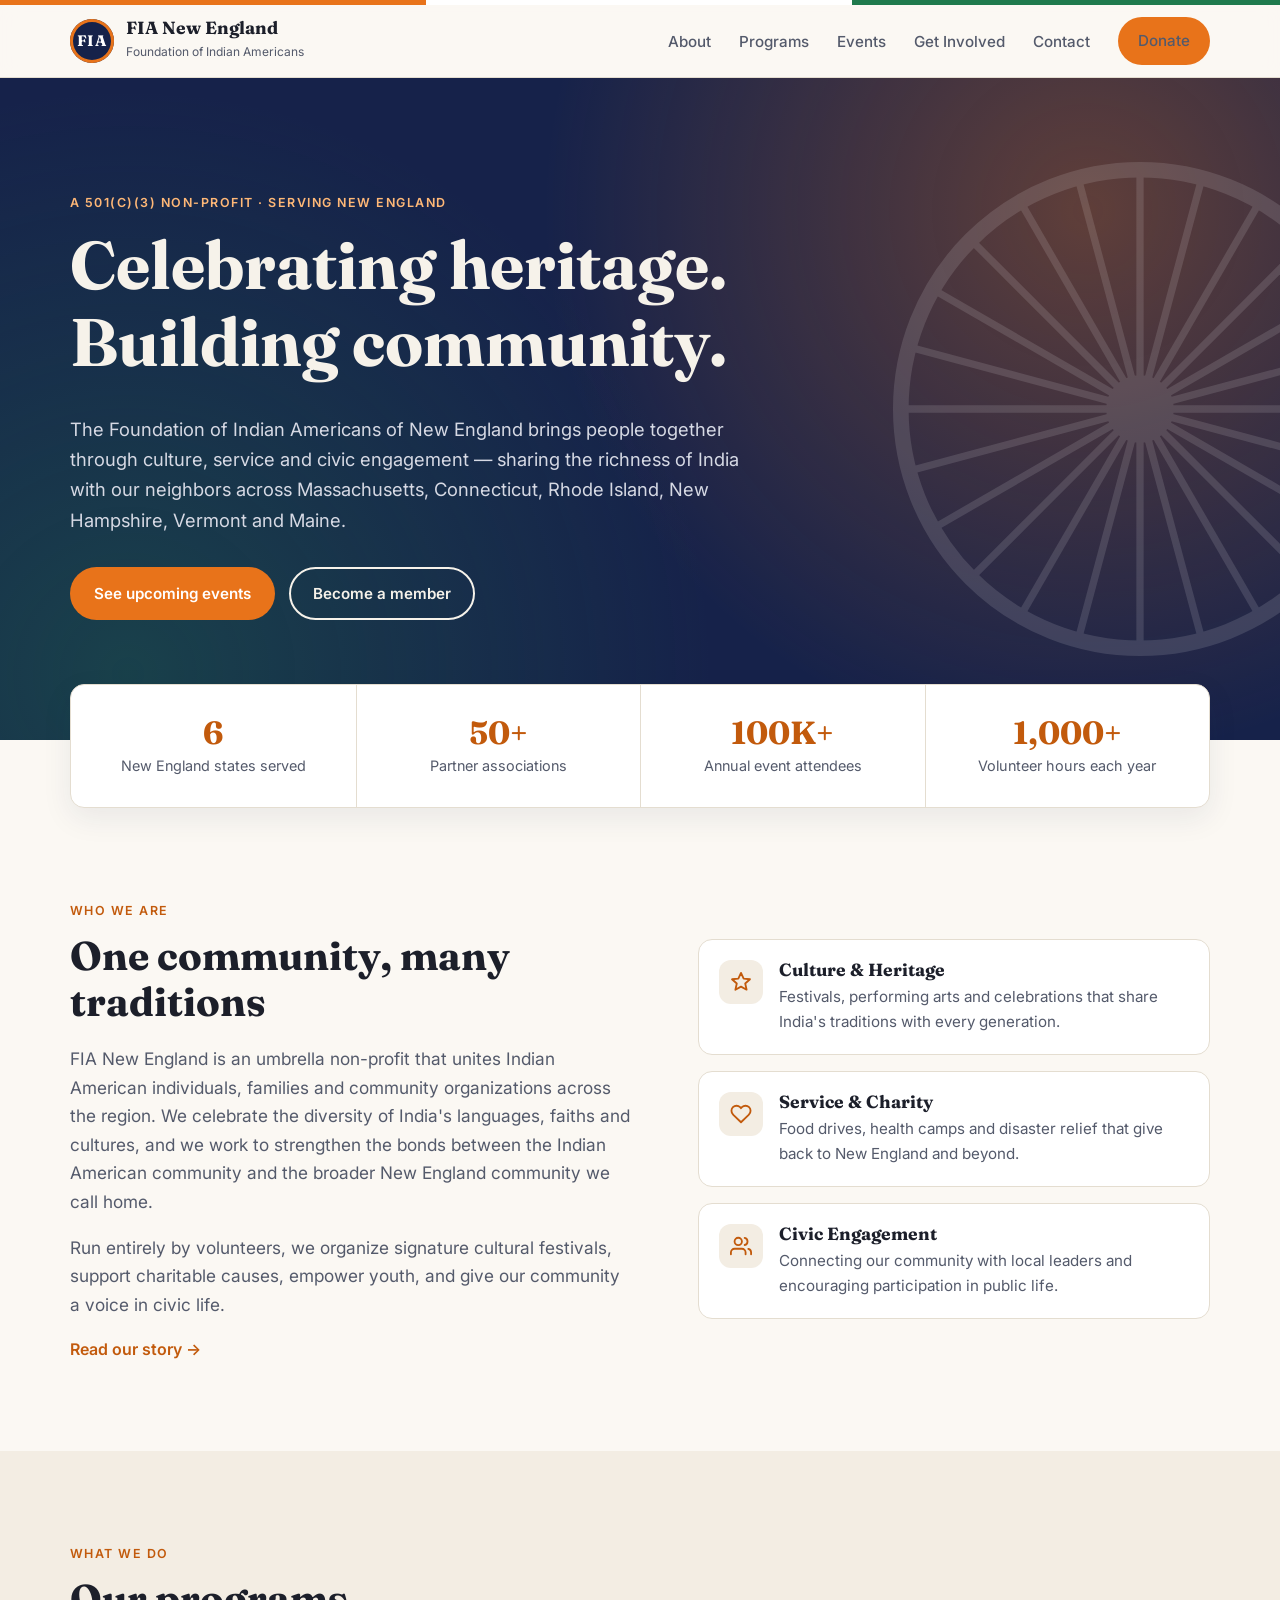
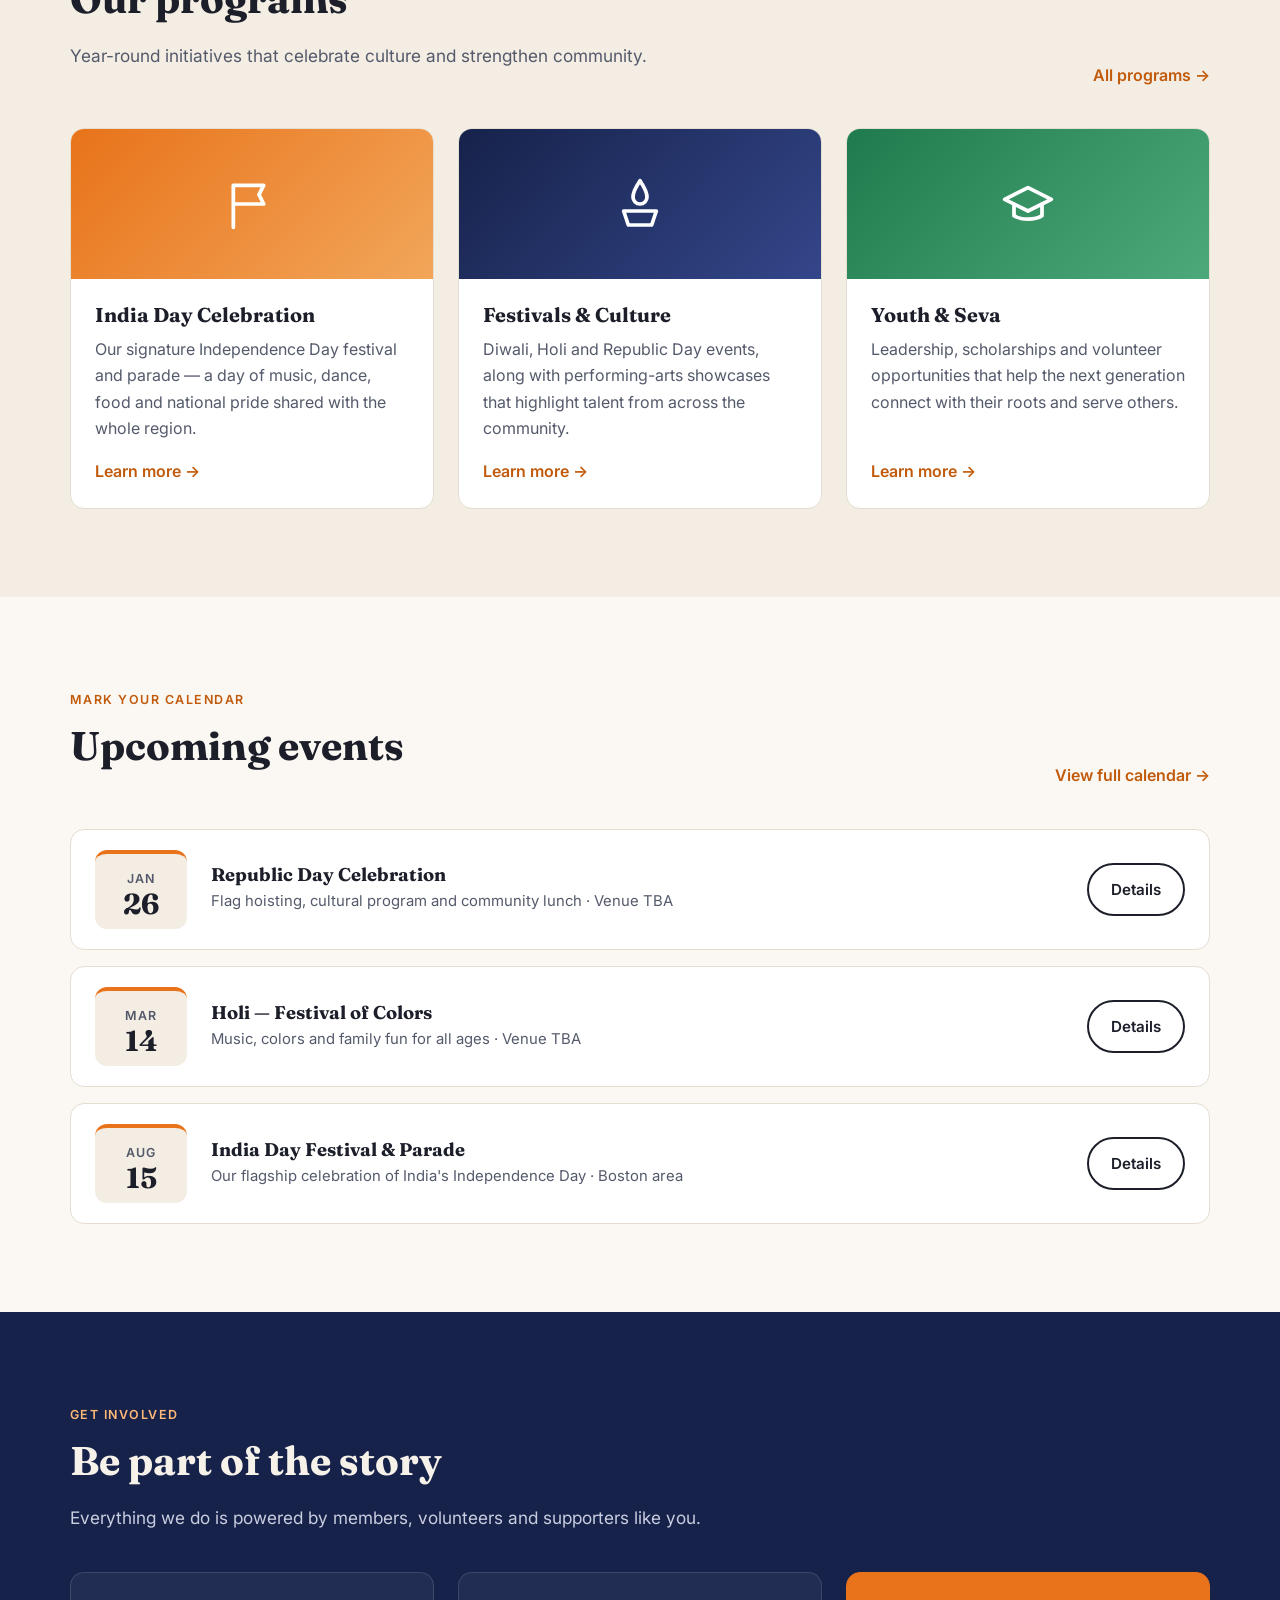
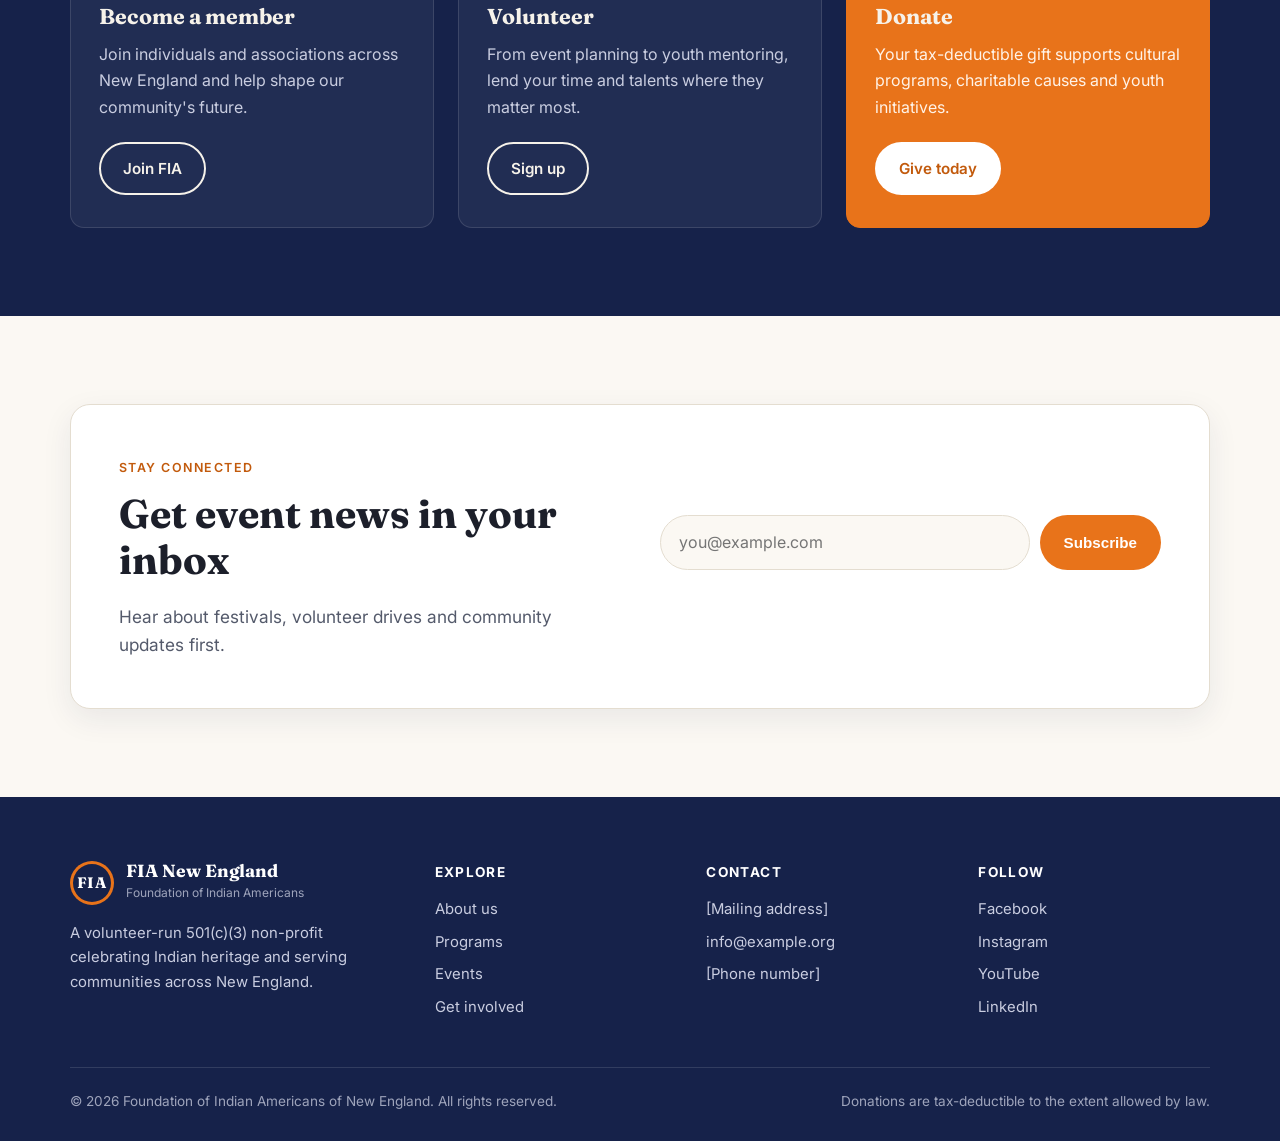
==== fia-new-england/index.html @ fa0586b6 "Adding Non profit type" ====
<!doctype html>
<html lang="en">
<head>
<meta charset="utf-8">
<meta name="viewport" content="width=device-width, initial-scale=1">
<title>FIA New England</title>
<meta name="description" content="Foundation of Indian Americans (FIA)-New England is a 501 (C) 3 non-profit organization celebrating Indian heritage and serving communities across New England.">
<link rel="preconnect" href="https://fonts.googleapis.com">
<link rel="preconnect" href="https://fonts.gstatic.com" crossorigin>
<link href="https://fonts.googleapis.com/css2?family=Fraunces:opsz,wght@9..144,500;9..144,700&family=Inter:wght@400;500;600&display=swap" rel="stylesheet">
<style>
  :root {
    --bg: #fbf8f3;
    --surface: #ffffff;
    --surface-alt: #f3ede3;
    --ink: #1c1f2a;
    --ink-soft: #545a6b;
    --line: #e4ddd0;
    --saffron: #e8731a;
    --saffron-deep: #c25a0c;
    --green: #1f7a4d;
    --navy: #16224a;
    --on-dark: #f6f2ea;
    --radius: 14px;
    --shadow: 0 10px 30px rgba(22, 34, 74, .08);
  }
  @media (prefers-color-scheme: dark) {
    :root:not([data-theme="light"]) {
      --bg: #12141b;
      --surface: #1a1d27;
      --surface-alt: #20242f;
      --ink: #eeeae2;
      --ink-soft: #a7abb8;
      --line: #2e3240;
      --saffron: #f28c3a;
      --saffron-deep: #f5a462;
      --green: #4cb985;
      --navy: #0c1226;
      --shadow: 0 10px 30px rgba(0, 0, 0, .35);
    }
  }
  :root[data-theme="dark"] {
    --bg: #12141b; --surface: #1a1d27; --surface-alt: #20242f; --ink: #eeeae2;
    --ink-soft: #a7abb8; --line: #2e3240; --saffron: #f28c3a; --saffron-deep: #f5a462;
    --green: #4cb985; --navy: #0c1226; --shadow: 0 10px 30px rgba(0,0,0,.35);
  }

  * { box-sizing: border-box; }
  html { scroll-behavior: smooth; }
  body {
    margin: 0; background: var(--bg); color: var(--ink);
    font: 16px/1.65 Inter, system-ui, sans-serif;
  }
  img { max-width: 100%; display: block; }
  a { color: inherit; }
  .wrap { width: min(1140px, 100% - 32px); margin-inline: auto; }
  h1, h2, h3 { font-family: Fraunces, Georgia, serif; line-height: 1.15; margin: 0 0 .5em; }
  h2 { font-size: clamp(1.8rem, 3.5vw, 2.5rem); }
  .eyebrow {
    display: inline-block; font-size: .78rem; font-weight: 600; letter-spacing: .12em;
    text-transform: uppercase; color: var(--saffron-deep); margin-bottom: .75rem;
  }
  .lead { color: var(--ink-soft); font-size: 1.08rem; max-width: 62ch; }
  section { padding: 88px 0; }

  /* Tricolor ribbon */
  .ribbon { height: 5px; background: linear-gradient(90deg, var(--saffron) 0 33.3%, #fff 33.3% 66.6%, var(--green) 66.6%); }

  /* Header */
  header {
    position: sticky; top: 0; z-index: 50;
    background: color-mix(in srgb, var(--bg) 88%, transparent);
    backdrop-filter: blur(10px); border-bottom: 1px solid var(--line);
  }
  .nav { display: flex; align-items: center; justify-content: space-between; gap: 16px; height: 72px; }
  .brand { display: flex; align-items: center; gap: 12px; text-decoration: none; }
  .logo {
    width: 44px; height: 44px; border-radius: 50%; display: grid; place-items: center;
    background: var(--navy); color: #fff; font: 700 .95rem Fraunces, serif; letter-spacing: .02em;
    box-shadow: inset 0 0 0 3px var(--saffron);
  }
  .brand-text strong { display: block; font-family: Fraunces, serif; font-size: 1.1rem; line-height: 1.1; }
  .brand-text span { font-size: .75rem; color: var(--ink-soft); }
  .nav-links { display: flex; align-items: center; gap: 28px; list-style: none; margin: 0; padding: 0; }
  .nav-links a { text-decoration: none; font-weight: 500; font-size: .95rem; color: var(--ink-soft); }
  .nav-links a:hover { color: var(--ink); }
  .menu-btn { display: none; background: none; border: 1px solid var(--line); border-radius: 10px; padding: 8px 10px; color: var(--ink); cursor: pointer; }

  .btn {
    display: inline-flex; align-items: center; gap: 8px; padding: 12px 22px; border-radius: 999px;
    font-weight: 600; font-size: .95rem; text-decoration: none; border: 2px solid transparent; cursor: pointer;
    transition: transform .15s ease, background .15s ease;
  }
  .btn:hover { transform: translateY(-1px); }
  .btn-primary { background: var(--saffron); color: #fff; }
  .btn-primary:hover { background: var(--saffron-deep); }
  .btn-ghost { border-color: currentColor; }
  .nav .btn { padding: 9px 18px; }

  /* Hero */
  .hero {
    position: relative; overflow: hidden; color: var(--on-dark);
    background:
      radial-gradient(circle at 85% 20%, rgba(232,115,26,.35), transparent 45%),
      radial-gradient(circle at 10% 90%, rgba(31,122,77,.35), transparent 45%),
      var(--navy);
    padding: 110px 0 120px;
  }
  .hero .eyebrow { color: #ffb877; }
  .hero h1 { font-size: clamp(2.4rem, 6vw, 4.2rem); max-width: 15ch; }
  .hero p { font-size: 1.15rem; max-width: 56ch; color: #d6d9e4; }
  .hero-actions { display: flex; flex-wrap: wrap; gap: 14px; margin-top: 32px; }
  .chakra {
    position: absolute; right: -120px; top: 50%; transform: translateY(-50%);
    width: 520px; height: 520px; opacity: .12; color: #fff; pointer-events: none;
  }

  /* Stats */
  .stats { margin-top: -56px; position: relative; z-index: 2; padding: 0; }
  .stat-grid {
    display: grid; grid-template-columns: repeat(4, 1fr); background: var(--surface);
    border: 1px solid var(--line); border-radius: var(--radius); box-shadow: var(--shadow);
  }
  .stat { padding: 28px 24px; text-align: center; }
  .stat + .stat { border-left: 1px solid var(--line); }
  .stat b { display: block; font: 700 2rem Fraunces, serif; color: var(--saffron-deep); }
  .stat span { font-size: .9rem; color: var(--ink-soft); }

  /* About */
  .about-grid { display: grid; grid-template-columns: 1.1fr 1fr; gap: 64px; align-items: center; }
  .pillars { display: grid; gap: 16px; }
  .pillar {
    display: flex; gap: 16px; padding: 20px; background: var(--surface);
    border: 1px solid var(--line); border-radius: var(--radius);
  }
  .pillar .ic {
    flex: 0 0 44px; height: 44px; border-radius: 12px; display: grid; place-items: center;
    background: var(--surface-alt); color: var(--saffron-deep);
  }
  .pillar h3 { font-size: 1.1rem; margin-bottom: .2em; }
  .pillar p { margin: 0; color: var(--ink-soft); font-size: .95rem; }

  /* Programs */
  .programs { background: var(--surface-alt); }
  .section-head { display: flex; justify-content: space-between; align-items: end; gap: 24px; flex-wrap: wrap; margin-bottom: 40px; }
  .card-grid { display: grid; grid-template-columns: repeat(3, 1fr); gap: 24px; }
  .card {
    background: var(--surface); border: 1px solid var(--line); border-radius: var(--radius);
    overflow: hidden; display: flex; flex-direction: column;
  }
  .card-art { height: 150px; display: grid; place-items: center; color: #fff; }
  .card-art svg { width: 56px; height: 56px; }
  .art-1 { background: linear-gradient(135deg, var(--saffron), #f2a65a); }
  .art-2 { background: linear-gradient(135deg, var(--navy), #34468a); }
  .art-3 { background: linear-gradient(135deg, var(--green), #4ea97a); }
  .card-body { padding: 24px; flex: 1; display: flex; flex-direction: column; }
  .card-body h3 { font-size: 1.25rem; }
  .card-body p { color: var(--ink-soft); margin: 0 0 16px; flex: 1; }
  .link { font-weight: 600; color: var(--saffron-deep); text-decoration: none; }
  .link:hover { text-decoration: underline; }

  /* Events */
  .events-list { display: grid; gap: 16px; }
  .event {
    display: grid; grid-template-columns: 92px 1fr auto; gap: 24px; align-items: center;
    padding: 20px 24px; background: var(--surface); border: 1px solid var(--line); border-radius: var(--radius);
  }
  .date {
    text-align: center; border-radius: 12px; padding: 10px 0; background: var(--surface-alt);
    border-top: 4px solid var(--saffron);
  }
  .date b { display: block; font: 700 1.8rem/1 Fraunces, serif; }
  .date span { font-size: .78rem; font-weight: 600; letter-spacing: .1em; text-transform: uppercase; color: var(--ink-soft); }
  .event h3 { font-size: 1.15rem; margin-bottom: .2em; }
  .event p { margin: 0; color: var(--ink-soft); font-size: .93rem; }

  /* Involve */
  .involve { background: var(--navy); color: var(--on-dark); }
  .involve .lead { color: #c9cde0; }
  .involve .eyebrow { color: #ffb877; }
  .involve-grid { display: grid; grid-template-columns: repeat(3, 1fr); gap: 24px; margin-top: 40px; }
  .involve-card {
    padding: 32px 28px; border-radius: var(--radius);
    background: rgba(255,255,255,.05); border: 1px solid rgba(255,255,255,.12);
  }
  .involve-card h3 { font-size: 1.35rem; }
  .involve-card p { color: #c9cde0; margin: 0 0 22px; }
  .involve-card .btn-ghost { color: var(--on-dark); }
  .involve-card.highlight { background: var(--saffron); border-color: var(--saffron); }
  .involve-card.highlight p { color: #fff3e8; }
  .involve-card.highlight .btn { background: #fff; color: var(--saffron-deep); }

  /* Newsletter */
  .newsletter {
    display: grid; grid-template-columns: 1fr 1fr; gap: 40px; align-items: center;
    background: var(--surface); border: 1px solid var(--line); border-radius: 20px; padding: 48px; box-shadow: var(--shadow);
  }
  .newsletter form { display: flex; gap: 10px; flex-wrap: wrap; }
  .newsletter input {
    flex: 1 1 220px; padding: 13px 18px; border-radius: 999px; border: 1px solid var(--line);
    background: var(--bg); color: var(--ink); font: inherit;
  }
  .newsletter input:focus { outline: 2px solid var(--saffron); outline-offset: 1px; }
  .form-note { font-size: .85rem; color: var(--green); margin: 10px 0 0; min-height: 1.3em; }

  /* Footer */
  footer { background: var(--navy); color: #c9cde0; padding: 64px 0 28px; font-size: .93rem; }
  .foot-grid { display: grid; grid-template-columns: 1.4fr 1fr 1fr 1fr; gap: 40px; }
  footer h4 { color: #fff; font-size: .85rem; letter-spacing: .1em; text-transform: uppercase; margin: 0 0 14px; }
  footer ul { list-style: none; margin: 0; padding: 0; display: grid; gap: 8px; }
  footer a { text-decoration: none; }
  footer a:hover { color: #fff; }
  footer .brand-text strong { color: #fff; }
  footer .brand-text span { color: #9ea4bb; }
  .foot-bottom {
    margin-top: 48px; padding-top: 22px; border-top: 1px solid rgba(255,255,255,.12);
    display: flex; justify-content: space-between; gap: 16px; flex-wrap: wrap; font-size: .85rem; color: #9ea4bb;
  }

  /* Responsive */
  @media (max-width: 960px) {
    .about-grid, .newsletter { grid-template-columns: 1fr; gap: 40px; }
    .card-grid, .involve-grid { grid-template-columns: 1fr 1fr; }
    .stat-grid { grid-template-columns: 1fr 1fr; }
    .stat:nth-child(3) { border-left: 0; }
    .stat:nth-child(n+3) { border-top: 1px solid var(--line); }
    .foot-grid { grid-template-columns: 1fr 1fr; }
  }
  @media (max-width: 760px) {
    section { padding: 64px 0; }
    .menu-btn { display: inline-flex; }
    .nav-links {
      display: none; position: absolute; top: 72px; left: 0; right: 0; flex-direction: column; align-items: stretch;
      gap: 0; background: var(--surface); border-bottom: 1px solid var(--line); padding: 8px 16px 16px;
    }
    .nav-links.open { display: flex; }
    .nav-links li a { display: block; padding: 12px 4px; }
    .nav-links .btn { justify-content: center; margin-top: 8px; }
    .card-grid, .involve-grid { grid-template-columns: 1fr; }
    .event { grid-template-columns: 72px 1fr; }
    .event .btn { grid-column: 1 / -1; justify-content: center; }
    .newsletter { padding: 28px 22px; }
    .foot-grid { grid-template-columns: 1fr; }
    .hero { padding: 80px 0 100px; }
    .chakra { width: 360px; height: 360px; right: -160px; }
  }
</style>
</head>
<body>
<div class="ribbon"></div>

<header>
  <nav class="wrap nav" aria-label="Main">
    <a class="brand" href="#top">
      <span class="logo">FIA</span>
      <span class="brand-text"><strong>FIA New England</strong><span>Foundation of Indian Americans</span></span>
    </a>
    <button class="menu-btn" aria-expanded="false" aria-controls="nav-links" aria-label="Open menu">
      <svg width="22" height="22" viewBox="0 0 24 24" fill="none" stroke="currentColor" stroke-width="2" stroke-linecap="round"><path d="M4 7h16M4 12h16M4 17h16"/></svg>
    </button>
    <ul class="nav-links" id="nav-links">
      <li><a href="#about">About</a></li>
      <li><a href="#programs">Programs</a></li>
      <li><a href="#events">Events</a></li>
      <li><a href="#involve">Get Involved</a></li>
      <li><a href="#contact">Contact</a></li>
      <li><a class="btn btn-primary" href="#donate">Donate</a></li>
    </ul>
  </nav>
</header>

<main id="top">
  <!-- Hero -->
  <section class="hero">
    <svg class="chakra" viewBox="0 0 100 100" fill="none" stroke="currentColor" aria-hidden="true">
      <circle cx="50" cy="50" r="46" stroke-width="3"/>
      <circle cx="50" cy="50" r="6" fill="currentColor"/>
      <g stroke-width="1.4" id="spokes"></g>
    </svg>
    <div class="wrap">
      <span class="eyebrow">A 501(c)(3) non-profit · Serving New England</span>
      <h1>Celebrating heritage. Building community.</h1>
      <p>The Foundation of Indian Americans of New England brings people together through culture, service and civic engagement — sharing the richness of India with our neighbors across Massachusetts, Connecticut, Rhode Island, New Hampshire, Vermont and Maine.</p>
      <div class="hero-actions">
        <a class="btn btn-primary" href="#events">See upcoming events</a>
        <a class="btn btn-ghost" href="#involve">Become a member</a>
      </div>
    </div>
  </section>

  <!-- Stats (replace with real figures) -->
  <div class="stats">
    <div class="wrap stat-grid">
      <div class="stat"><b>6</b><span>New England states served</span></div>
      <div class="stat"><b>50+</b><span>Partner associations</span></div>
      <div class="stat"><b>100K+</b><span>Annual event attendees</span></div>
      <div class="stat"><b>1,000+</b><span>Volunteer hours each year</span></div>
    </div>
  </div>

  <!-- About -->
  <section id="about">
    <div class="wrap about-grid">
      <div>
        <span class="eyebrow">Who we are</span>
        <h2>One community, many traditions</h2>
        <p class="lead">FIA New England is an umbrella non-profit that unites Indian American individuals, families and community organizations across the region. We celebrate the diversity of India's languages, faiths and cultures, and we work to strengthen the bonds between the Indian American community and the broader New England community we call home.</p>
        <p class="lead">Run entirely by volunteers, we organize signature cultural festivals, support charitable causes, empower youth, and give our community a voice in civic life.</p>
        <a class="link" href="#about">Read our story &rarr;</a>
      </div>
      <div class="pillars">
        <div class="pillar">
          <div class="ic"><svg width="22" height="22" viewBox="0 0 24 24" fill="none" stroke="currentColor" stroke-width="2" stroke-linecap="round" stroke-linejoin="round"><path d="M12 2l2.9 6.3 6.9.7-5.2 4.6 1.5 6.8L12 17l-6.1 3.4 1.5-6.8L2.2 9l6.9-.7z"/></svg></div>
          <div><h3>Culture &amp; Heritage</h3><p>Festivals, performing arts and celebrations that share India's traditions with every generation.</p></div>
        </div>
        <div class="pillar">
          <div class="ic"><svg width="22" height="22" viewBox="0 0 24 24" fill="none" stroke="currentColor" stroke-width="2" stroke-linecap="round" stroke-linejoin="round"><path d="M20.8 4.6a5.5 5.5 0 0 0-7.8 0L12 5.7l-1-1.1a5.5 5.5 0 0 0-7.8 7.8l1 1.1L12 21l7.8-7.5 1-1.1a5.5 5.5 0 0 0 0-7.8z"/></svg></div>
          <div><h3>Service &amp; Charity</h3><p>Food drives, health camps and disaster relief that give back to New England and beyond.</p></div>
        </div>
        <div class="pillar">
          <div class="ic"><svg width="22" height="22" viewBox="0 0 24 24" fill="none" stroke="currentColor" stroke-width="2" stroke-linecap="round" stroke-linejoin="round"><path d="M17 21v-2a4 4 0 0 0-4-4H5a4 4 0 0 0-4 4v2"/><circle cx="9" cy="7" r="4"/><path d="M23 21v-2a4 4 0 0 0-3-3.9M16 3.1a4 4 0 0 1 0 7.8"/></svg></div>
          <div><h3>Civic Engagement</h3><p>Connecting our community with local leaders and encouraging participation in public life.</p></div>
        </div>
      </div>
    </div>
  </section>

  <!-- Programs -->
  <section id="programs" class="programs">
    <div class="wrap">
      <div class="section-head">
        <div>
          <span class="eyebrow">What we do</span>
          <h2>Our programs</h2>
          <p class="lead">Year-round initiatives that celebrate culture and strengthen community.</p>
        </div>
        <a class="link" href="#programs">All programs &rarr;</a>
      </div>
      <div class="card-grid">
        <article class="card">
          <div class="card-art art-1"><svg viewBox="0 0 24 24" fill="none" stroke="currentColor" stroke-width="1.6" stroke-linecap="round" stroke-linejoin="round"><path d="M4 22V4M4 4h13l-2 4 2 4H4"/></svg></div>
          <div class="card-body">
            <h3>India Day Celebration</h3>
            <p>Our signature Independence Day festival and parade — a day of music, dance, food and national pride shared with the whole region.</p>
            <a class="link" href="#events">Learn more &rarr;</a>
          </div>
        </article>
        <article class="card">
          <div class="card-art art-2"><svg viewBox="0 0 24 24" fill="none" stroke="currentColor" stroke-width="1.6" stroke-linecap="round" stroke-linejoin="round"><path d="M12 2c2 3 3 5 3 7a3 3 0 0 1-6 0c0-2 1-4 3-7z"/><path d="M5 15h14l-2 6H7z"/></svg></div>
          <div class="card-body">
            <h3>Festivals &amp; Culture</h3>
            <p>Diwali, Holi and Republic Day events, along with performing-arts showcases that highlight talent from across the community.</p>
            <a class="link" href="#events">Learn more &rarr;</a>
          </div>
        </article>
        <article class="card">
          <div class="card-art art-3"><svg viewBox="0 0 24 24" fill="none" stroke="currentColor" stroke-width="1.6" stroke-linecap="round" stroke-linejoin="round"><path d="M22 10L12 5 2 10l10 5 10-5z"/><path d="M6 12v5c3 2 9 2 12 0v-5"/></svg></div>
          <div class="card-body">
            <h3>Youth &amp; Seva</h3>
            <p>Leadership, scholarships and volunteer opportunities that help the next generation connect with their roots and serve others.</p>
            <a class="link" href="#involve">Learn more &rarr;</a>
          </div>
        </article>
      </div>
    </div>
  </section>

  <!-- Events (replace with real dates/venues) -->
  <section id="events">
    <div class="wrap">
      <div class="section-head">
        <div>
          <span class="eyebrow">Mark your calendar</span>
          <h2>Upcoming events</h2>
        </div>
        <a class="link" href="#events">View full calendar &rarr;</a>
      </div>
      <div class="events-list">
        <div class="event">
          <div class="date"><span>Jan</span><b>26</b></div>
          <div><h3>Republic Day Celebration</h3><p>Flag hoisting, cultural program and community lunch · Venue TBA</p></div>
          <a class="btn btn-ghost" href="#events">Details</a>
        </div>
        <div class="event">
          <div class="date"><span>Mar</span><b>14</b></div>
          <div><h3>Holi — Festival of Colors</h3><p>Music, colors and family fun for all ages · Venue TBA</p></div>
          <a class="btn btn-ghost" href="#events">Details</a>
        </div>
        <div class="event">
          <div class="date"><span>Aug</span><b>15</b></div>
          <div><h3>India Day Festival &amp; Parade</h3><p>Our flagship celebration of India's Independence Day · Boston area</p></div>
          <a class="btn btn-ghost" href="#events">Details</a>
        </div>
      </div>
    </div>
  </section>

  <!-- Get involved -->
  <section id="involve" class="involve">
    <div class="wrap">
      <span class="eyebrow">Get involved</span>
      <h2>Be part of the story</h2>
      <p class="lead">Everything we do is powered by members, volunteers and supporters like you.</p>
      <div class="involve-grid">
        <div class="involve-card">
          <h3>Become a member</h3>
          <p>Join individuals and associations across New England and help shape our community's future.</p>
          <a class="btn btn-ghost" href="#contact">Join FIA</a>
        </div>
        <div class="involve-card">
          <h3>Volunteer</h3>
          <p>From event planning to youth mentoring, lend your time and talents where they matter most.</p>
          <a class="btn btn-ghost" href="#contact">Sign up</a>
        </div>
        <div class="involve-card highlight" id="donate">
          <h3>Donate</h3>
          <p>Your tax-deductible gift supports cultural programs, charitable causes and youth initiatives.</p>
          <a class="btn" href="#donate">Give today</a>
        </div>
      </div>
    </div>
  </section>

  <!-- Newsletter -->
  <section>
    <div class="wrap newsletter">
      <div>
        <span class="eyebrow">Stay connected</span>
        <h2>Get event news in your inbox</h2>
        <p class="lead" style="margin:0">Hear about festivals, volunteer drives and community updates first.</p>
      </div>
      <div>
        <form id="news-form">
          <label for="email" class="sr-only" style="position:absolute;left:-9999px">Email address</label>
          <input id="email" type="email" required placeholder="you@example.com">
          <button class="btn btn-primary" type="submit">Subscribe</button>
        </form>
        <p class="form-note" id="form-note" role="status"></p>
      </div>
    </div>
  </section>
</main>

<footer id="contact">
  <div class="wrap">
    <div class="foot-grid">
      <div>
        <a class="brand" href="#top" style="margin-bottom:16px">
          <span class="logo">FIA</span>
          <span class="brand-text"><strong>FIA New England</strong><span>Foundation of Indian Americans</span></span>
        </a>
        <p>A volunteer-run 501(c)(3) non-profit celebrating Indian heritage and serving communities across New England.</p>
      </div>
      <div>
        <h4>Explore</h4>
        <ul>
          <li><a href="#about">About us</a></li>
          <li><a href="#programs">Programs</a></li>
          <li><a href="#events">Events</a></li>
          <li><a href="#involve">Get involved</a></li>
        </ul>
      </div>
      <div>
        <h4>Contact</h4>
        <ul>
          <li>[Mailing address]</li>
          <li><a href="mailto:info@example.org">info@example.org</a></li>
          <li>[Phone number]</li>
        </ul>
      </div>
      <div>
        <h4>Follow</h4>
        <ul>
          <li><a href="#">Facebook</a></li>
          <li><a href="#">Instagram</a></li>
          <li><a href="#">YouTube</a></li>
          <li><a href="#">LinkedIn</a></li>
        </ul>
      </div>
    </div>
    <div class="foot-bottom">
      <span>&copy; <span id="year"></span> Foundation of Indian Americans of New England. All rights reserved.</span>
      <span>Donations are tax-deductible to the extent allowed by law.</span>
    </div>
  </div>
</footer>

<script>
  // Ashoka-chakra-style spokes for the hero graphic
  const g = document.getElementById('spokes');
  for (let i = 0; i < 24; i++) {
    const a = (i * 15) * Math.PI / 180;
    const l = document.createElementNS('http://www.w3.org/2000/svg', 'line');
    l.setAttribute('x1', 50); l.setAttribute('y1', 50);
    l.setAttribute('x2', 50 + 46 * Math.cos(a)); l.setAttribute('y2', 50 + 46 * Math.sin(a));
    g.appendChild(l);
  }

  // Mobile menu
  const btn = document.querySelector('.menu-btn');
  const links = document.getElementById('nav-links');
  btn.addEventListener('click', () => {
    const open = links.classList.toggle('open');
    btn.setAttribute('aria-expanded', open);
  });
  links.addEventListener('click', e => {
    if (e.target.closest('a')) { links.classList.remove('open'); btn.setAttribute('aria-expanded', false); }
  });

  // Newsletter (front-end only — connect to your email provider)
  document.getElementById('news-form').addEventListener('submit', e => {
    e.preventDefault();
    document.getElementById('form-note').textContent = 'Thank you! You’re on the list.';
    e.target.reset();
  });

  document.getElementById('year').textContent = new Date().getFullYear();
</script>
</body>
</html>
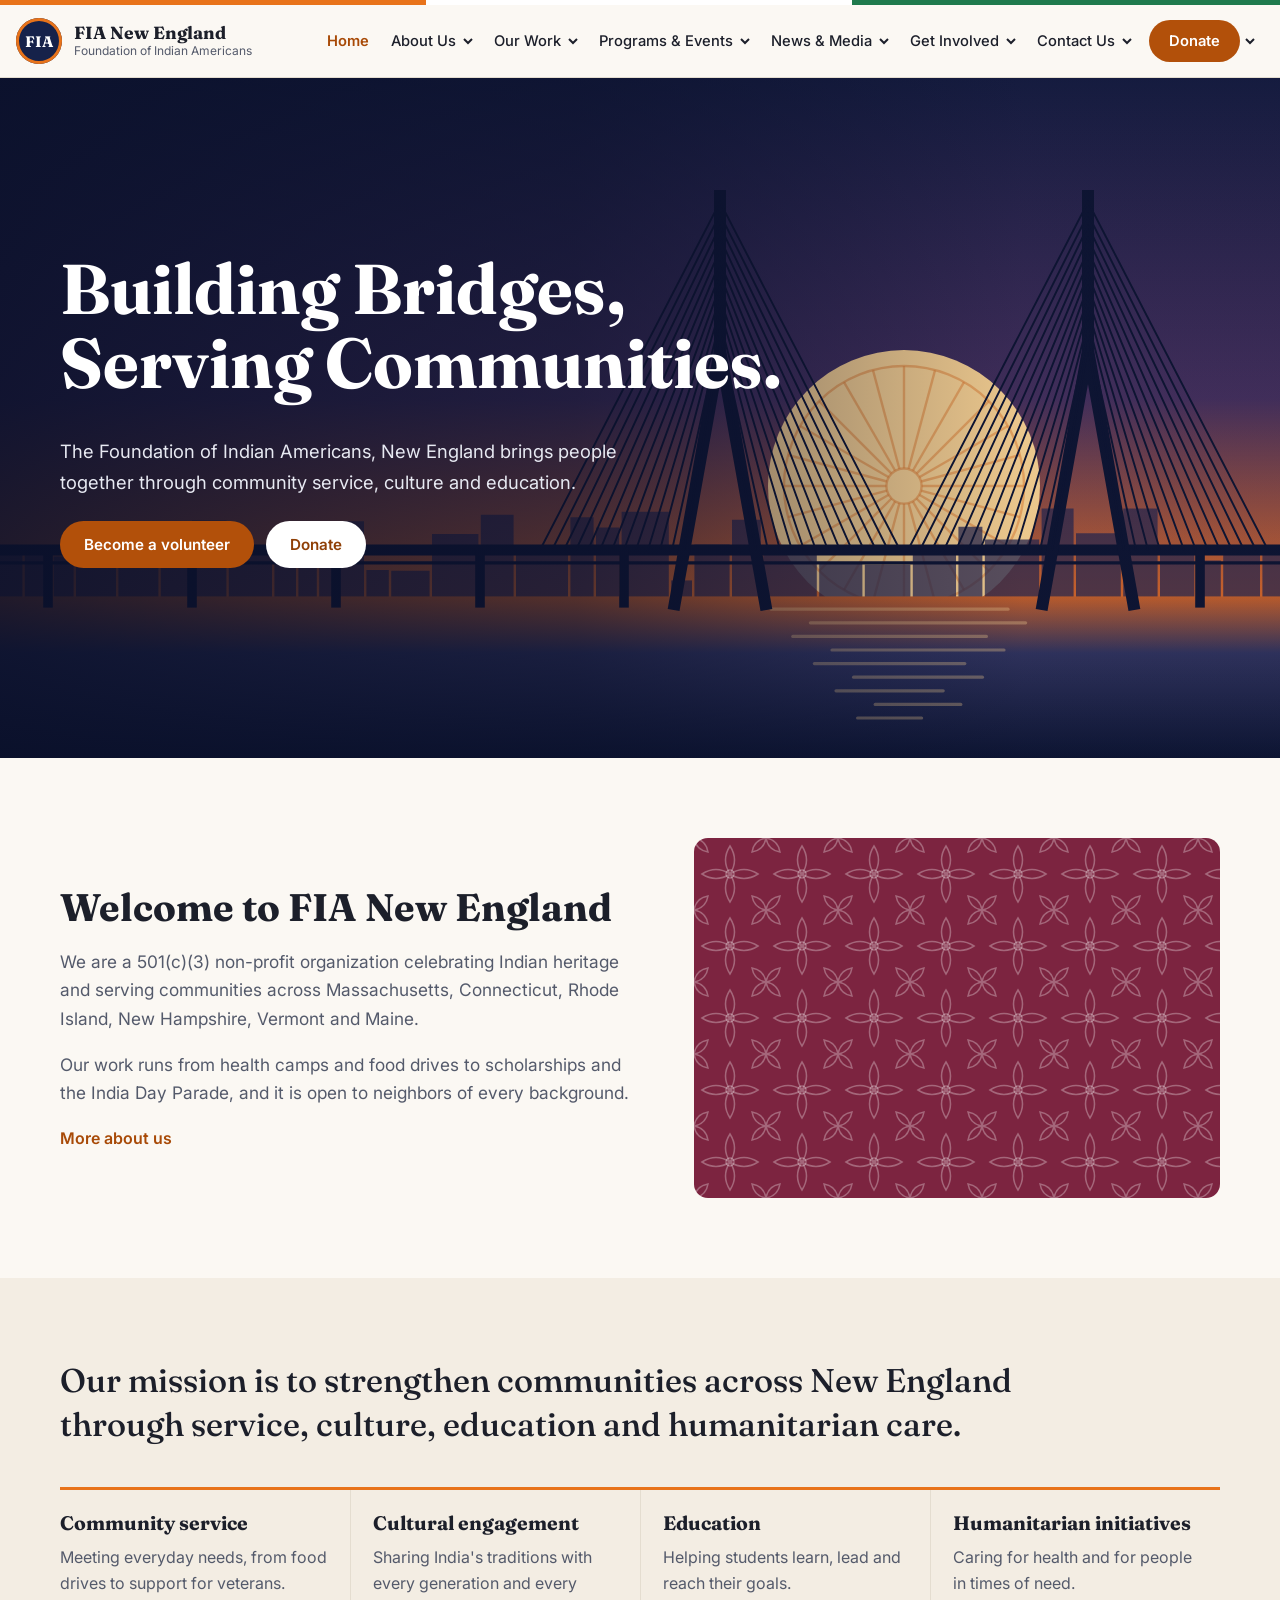
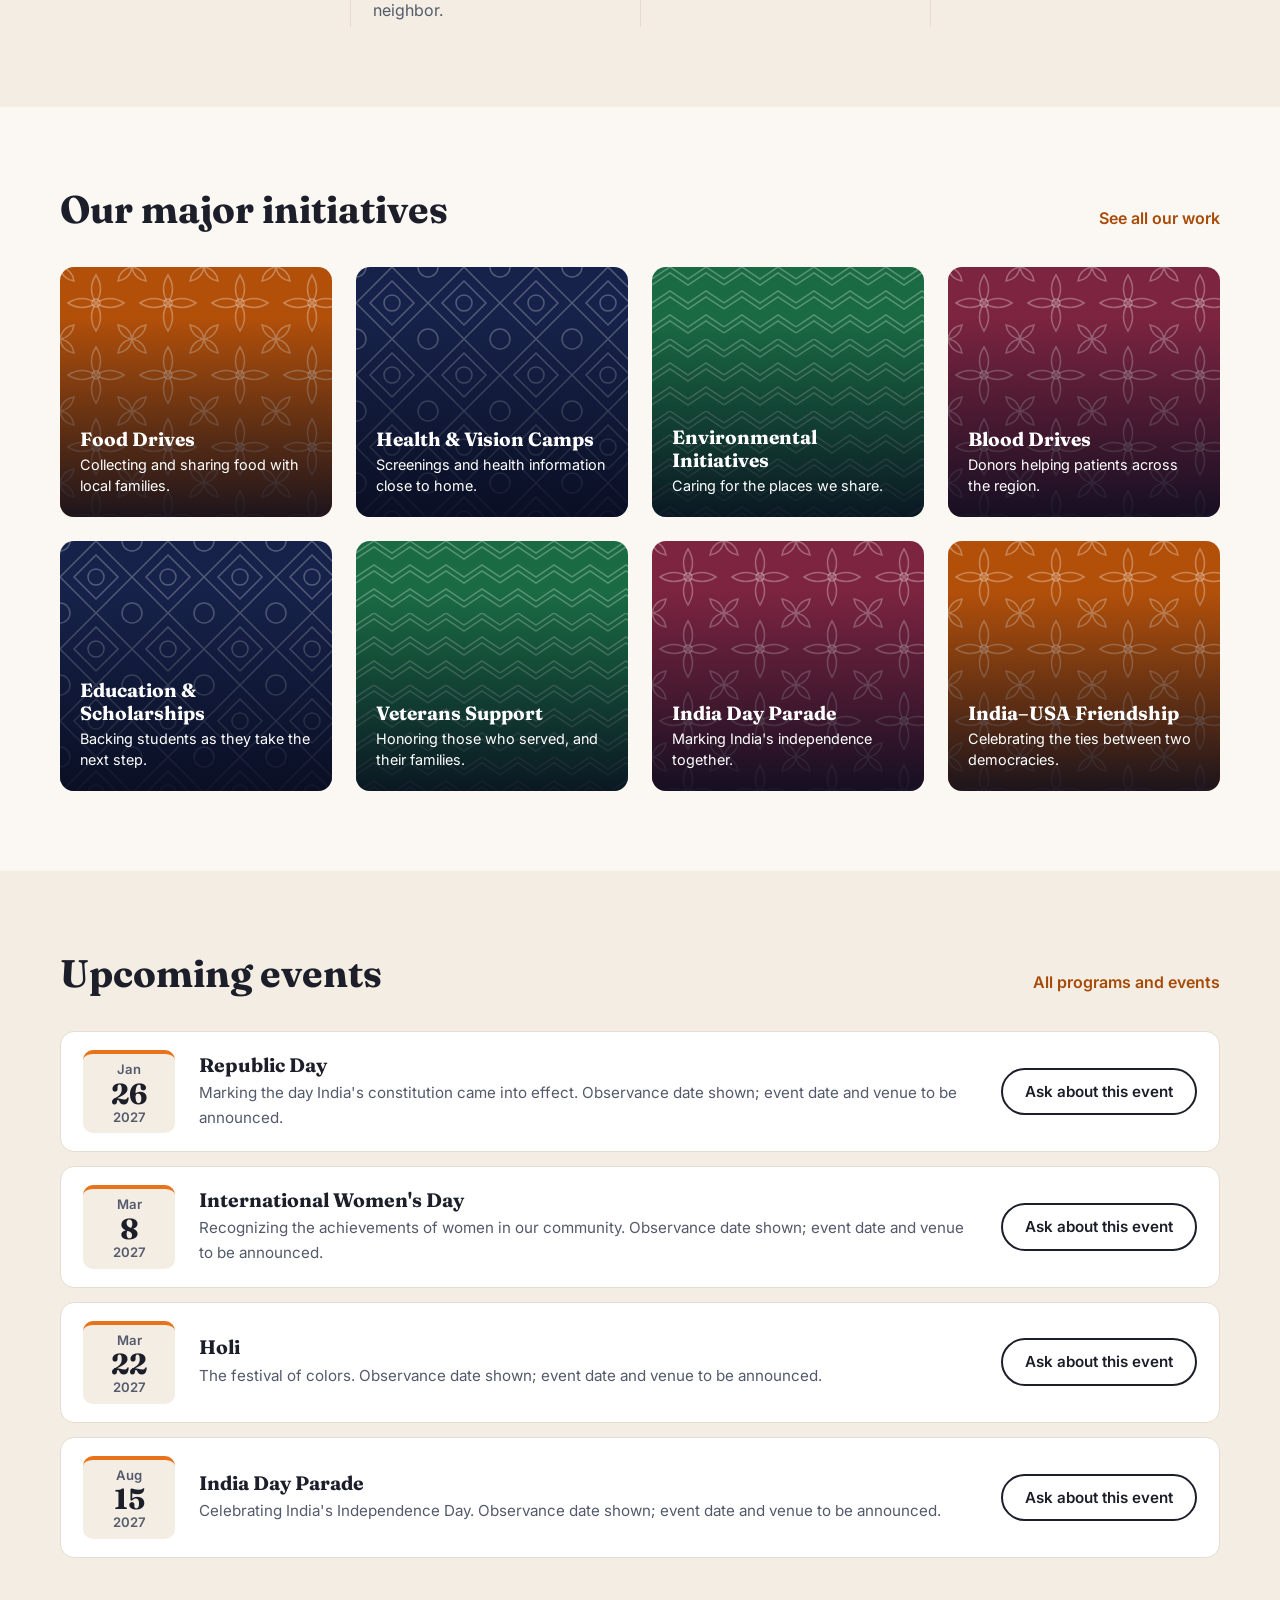
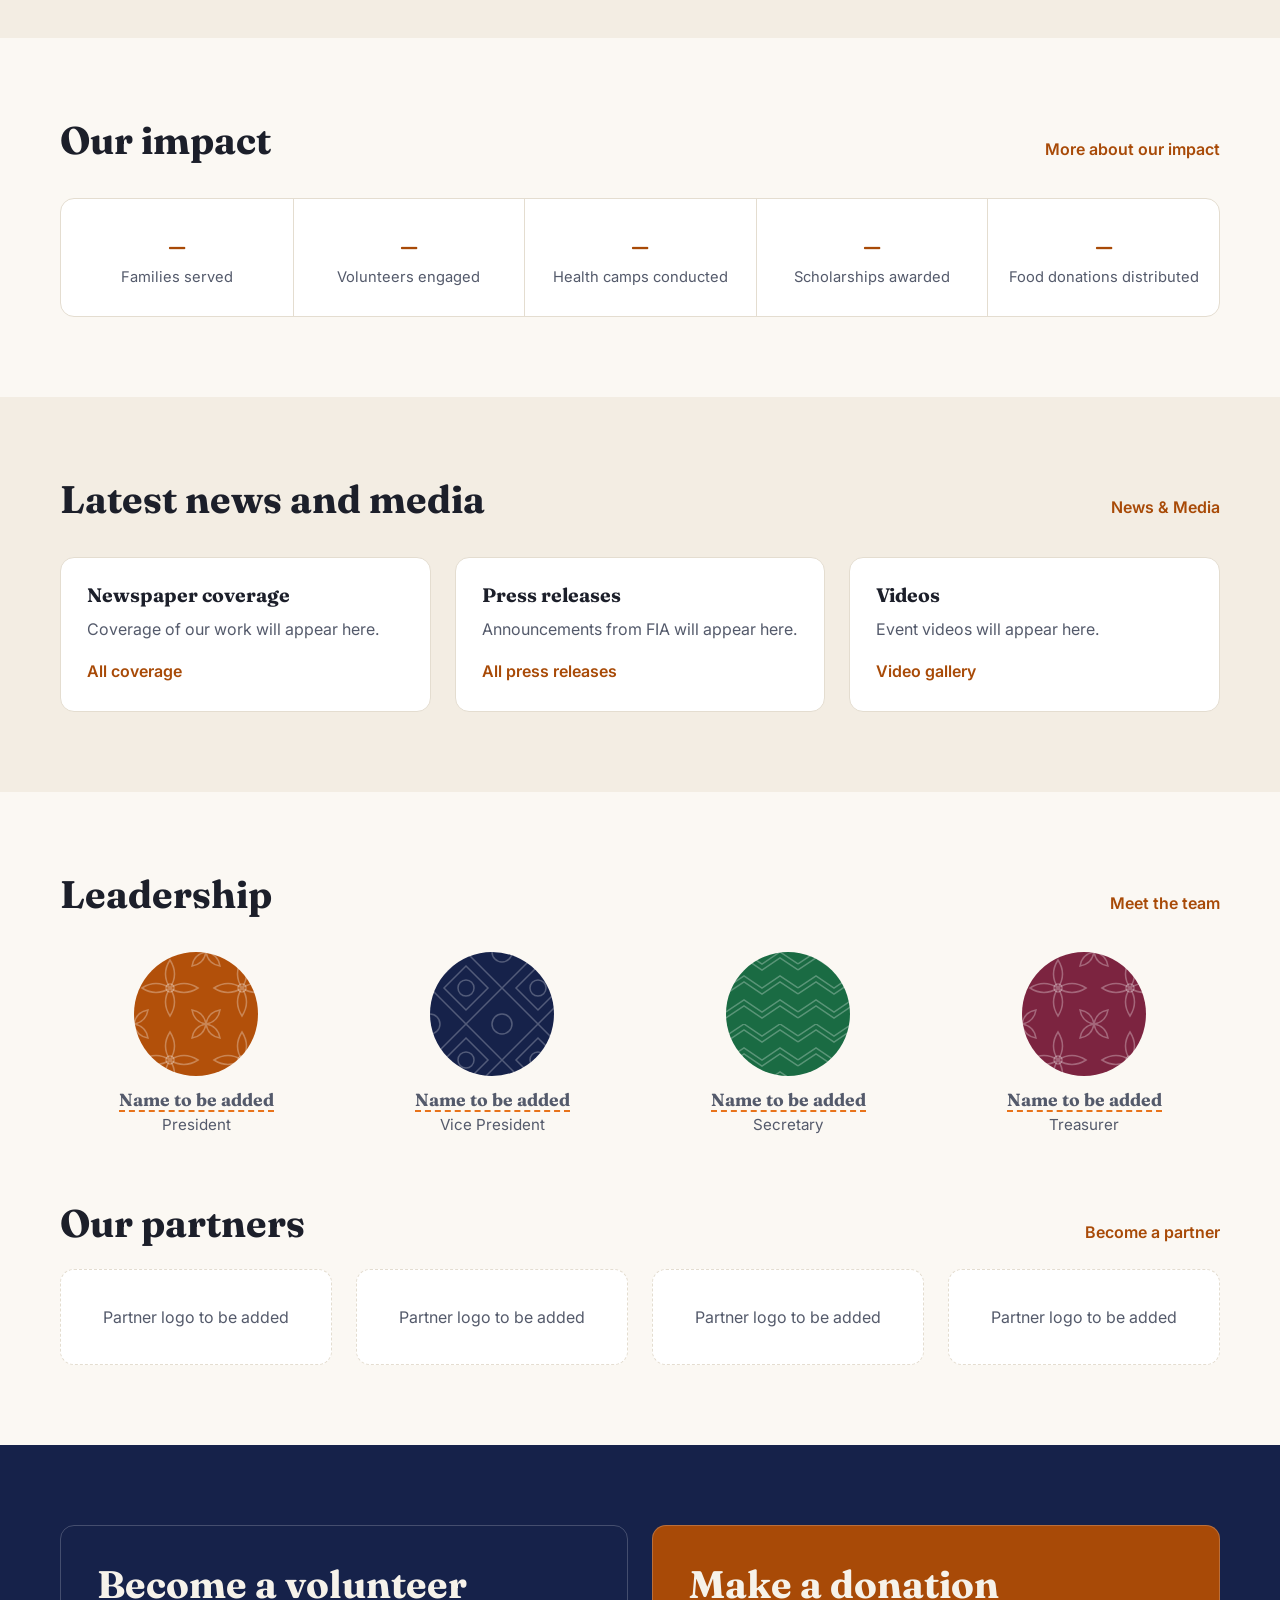
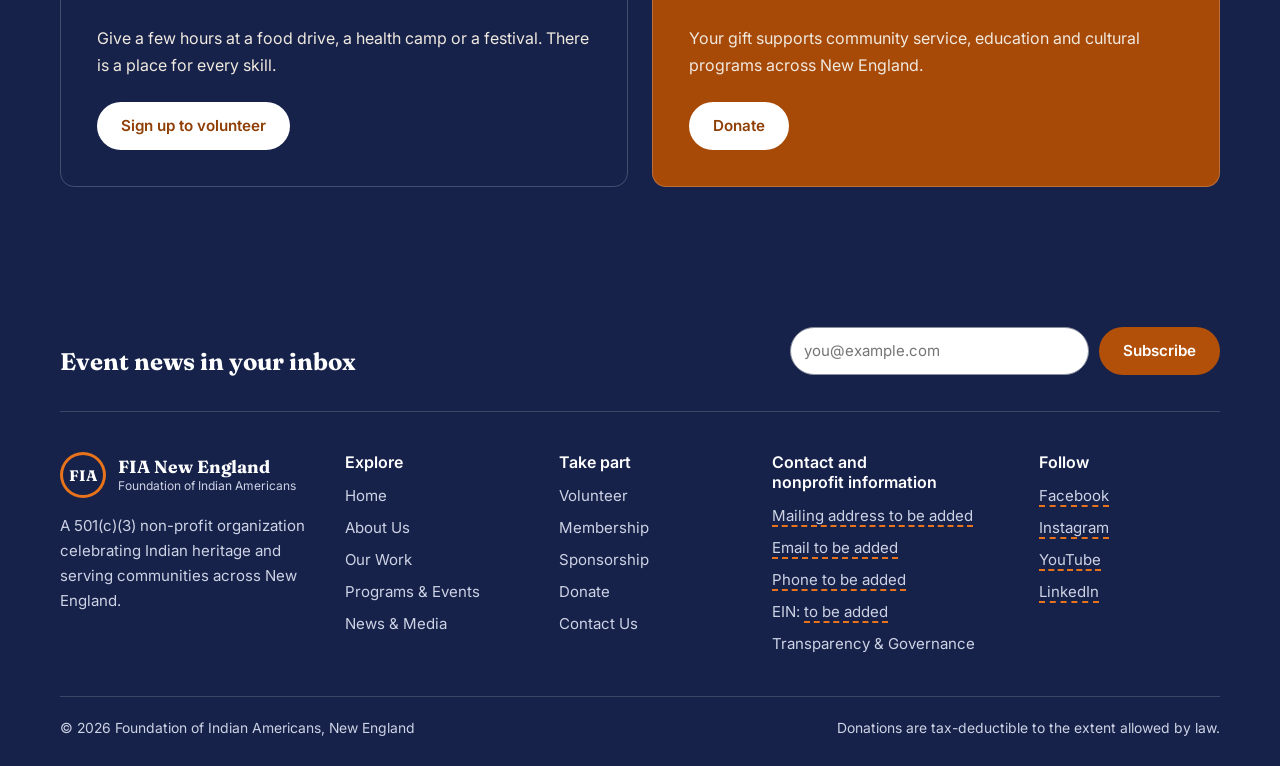
==== commit 96050a6b: "Expand FIA New England site to 11 linked pages Rebuild the home page in the requested ten-part order" ====
--- a/fia-new-england/index.html
+++ b/fia-new-england/index.html
@@ -8,513 +8,119 @@
 <link rel="preconnect" href="https://fonts.googleapis.com">
 <link rel="preconnect" href="https://fonts.gstatic.com" crossorigin>
 <link href="https://fonts.googleapis.com/css2?family=Fraunces:opsz,wght@9..144,500;9..144,700&family=Inter:wght@400;500;600&display=swap" rel="stylesheet">
-<style>
-  :root {
-    --bg: #fbf8f3;
-    --surface: #ffffff;
-    --surface-alt: #f3ede3;
-    --ink: #1c1f2a;
-    --ink-soft: #545a6b;
-    --line: #e4ddd0;
-    --saffron: #e8731a;
-    --saffron-deep: #c25a0c;
-    --green: #1f7a4d;
-    --navy: #16224a;
-    --on-dark: #f6f2ea;
-    --radius: 14px;
-    --shadow: 0 10px 30px rgba(22, 34, 74, .08);
-  }
-  @media (prefers-color-scheme: dark) {
-    :root:not([data-theme="light"]) {
-      --bg: #12141b;
-      --surface: #1a1d27;
-      --surface-alt: #20242f;
-      --ink: #eeeae2;
-      --ink-soft: #a7abb8;
-      --line: #2e3240;
-      --saffron: #f28c3a;
-      --saffron-deep: #f5a462;
-      --green: #4cb985;
-      --navy: #0c1226;
-      --shadow: 0 10px 30px rgba(0, 0, 0, .35);
-    }
-  }
-  :root[data-theme="dark"] {
-    --bg: #12141b; --surface: #1a1d27; --surface-alt: #20242f; --ink: #eeeae2;
-    --ink-soft: #a7abb8; --line: #2e3240; --saffron: #f28c3a; --saffron-deep: #f5a462;
-    --green: #4cb985; --navy: #0c1226; --shadow: 0 10px 30px rgba(0,0,0,.35);
-  }
-
-  * { box-sizing: border-box; }
-  html { scroll-behavior: smooth; }
-  body {
-    margin: 0; background: var(--bg); color: var(--ink);
-    font: 16px/1.65 Inter, system-ui, sans-serif;
-  }
-  img { max-width: 100%; display: block; }
-  a { color: inherit; }
-  .wrap { width: min(1140px, 100% - 32px); margin-inline: auto; }
-  h1, h2, h3 { font-family: Fraunces, Georgia, serif; line-height: 1.15; margin: 0 0 .5em; }
-  h2 { font-size: clamp(1.8rem, 3.5vw, 2.5rem); }
-  .eyebrow {
-    display: inline-block; font-size: .78rem; font-weight: 600; letter-spacing: .12em;
-    text-transform: uppercase; color: var(--saffron-deep); margin-bottom: .75rem;
-  }
-  .lead { color: var(--ink-soft); font-size: 1.08rem; max-width: 62ch; }
-  section { padding: 88px 0; }
-
-  /* Tricolor ribbon */
-  .ribbon { height: 5px; background: linear-gradient(90deg, var(--saffron) 0 33.3%, #fff 33.3% 66.6%, var(--green) 66.6%); }
-
-  /* Header */
-  header {
-    position: sticky; top: 0; z-index: 50;
-    background: color-mix(in srgb, var(--bg) 88%, transparent);
-    backdrop-filter: blur(10px); border-bottom: 1px solid var(--line);
-  }
-  .nav { display: flex; align-items: center; justify-content: space-between; gap: 16px; height: 72px; }
-  .brand { display: flex; align-items: center; gap: 12px; text-decoration: none; }
-  .logo {
-    width: 44px; height: 44px; border-radius: 50%; display: grid; place-items: center;
-    background: var(--navy); color: #fff; font: 700 .95rem Fraunces, serif; letter-spacing: .02em;
-    box-shadow: inset 0 0 0 3px var(--saffron);
-  }
-  .brand-text strong { display: block; font-family: Fraunces, serif; font-size: 1.1rem; line-height: 1.1; }
-  .brand-text span { font-size: .75rem; color: var(--ink-soft); }
-  .nav-links { display: flex; align-items: center; gap: 28px; list-style: none; margin: 0; padding: 0; }
-  .nav-links a { text-decoration: none; font-weight: 500; font-size: .95rem; color: var(--ink-soft); }
-  .nav-links a:hover { color: var(--ink); }
-  .menu-btn { display: none; background: none; border: 1px solid var(--line); border-radius: 10px; padding: 8px 10px; color: var(--ink); cursor: pointer; }
-
-  .btn {
-    display: inline-flex; align-items: center; gap: 8px; padding: 12px 22px; border-radius: 999px;
-    font-weight: 600; font-size: .95rem; text-decoration: none; border: 2px solid transparent; cursor: pointer;
-    transition: transform .15s ease, background .15s ease;
-  }
-  .btn:hover { transform: translateY(-1px); }
-  .btn-primary { background: var(--saffron); color: #fff; }
-  .btn-primary:hover { background: var(--saffron-deep); }
-  .btn-ghost { border-color: currentColor; }
-  .nav .btn { padding: 9px 18px; }
-
-  /* Hero */
-  .hero {
-    position: relative; overflow: hidden; color: var(--on-dark);
-    background:
-      radial-gradient(circle at 85% 20%, rgba(232,115,26,.35), transparent 45%),
-      radial-gradient(circle at 10% 90%, rgba(31,122,77,.35), transparent 45%),
-      var(--navy);
-    padding: 110px 0 120px;
-  }
-  .hero .eyebrow { color: #ffb877; }
-  .hero h1 { font-size: clamp(2.4rem, 6vw, 4.2rem); max-width: 15ch; }
-  .hero p { font-size: 1.15rem; max-width: 56ch; color: #d6d9e4; }
-  .hero-actions { display: flex; flex-wrap: wrap; gap: 14px; margin-top: 32px; }
-  .chakra {
-    position: absolute; right: -120px; top: 50%; transform: translateY(-50%);
-    width: 520px; height: 520px; opacity: .12; color: #fff; pointer-events: none;
-  }
-
-  /* Stats */
-  .stats { margin-top: -56px; position: relative; z-index: 2; padding: 0; }
-  .stat-grid {
-    display: grid; grid-template-columns: repeat(4, 1fr); background: var(--surface);
-    border: 1px solid var(--line); border-radius: var(--radius); box-shadow: var(--shadow);
-  }
-  .stat { padding: 28px 24px; text-align: center; }
-  .stat + .stat { border-left: 1px solid var(--line); }
-  .stat b { display: block; font: 700 2rem Fraunces, serif; color: var(--saffron-deep); }
-  .stat span { font-size: .9rem; color: var(--ink-soft); }
-
-  /* About */
-  .about-grid { display: grid; grid-template-columns: 1.1fr 1fr; gap: 64px; align-items: center; }
-  .pillars { display: grid; gap: 16px; }
-  .pillar {
-    display: flex; gap: 16px; padding: 20px; background: var(--surface);
-    border: 1px solid var(--line); border-radius: var(--radius);
-  }
-  .pillar .ic {
-    flex: 0 0 44px; height: 44px; border-radius: 12px; display: grid; place-items: center;
-    background: var(--surface-alt); color: var(--saffron-deep);
-  }
-  .pillar h3 { font-size: 1.1rem; margin-bottom: .2em; }
-  .pillar p { margin: 0; color: var(--ink-soft); font-size: .95rem; }
-
-  /* Programs */
-  .programs { background: var(--surface-alt); }
-  .section-head { display: flex; justify-content: space-between; align-items: end; gap: 24px; flex-wrap: wrap; margin-bottom: 40px; }
-  .card-grid { display: grid; grid-template-columns: repeat(3, 1fr); gap: 24px; }
-  .card {
-    background: var(--surface); border: 1px solid var(--line); border-radius: var(--radius);
-    overflow: hidden; display: flex; flex-direction: column;
-  }
-  .card-art { height: 150px; display: grid; place-items: center; color: #fff; }
-  .card-art svg { width: 56px; height: 56px; }
-  .art-1 { background: linear-gradient(135deg, var(--saffron), #f2a65a); }
-  .art-2 { background: linear-gradient(135deg, var(--navy), #34468a); }
-  .art-3 { background: linear-gradient(135deg, var(--green), #4ea97a); }
-  .card-body { padding: 24px; flex: 1; display: flex; flex-direction: column; }
-  .card-body h3 { font-size: 1.25rem; }
-  .card-body p { color: var(--ink-soft); margin: 0 0 16px; flex: 1; }
-  .link { font-weight: 600; color: var(--saffron-deep); text-decoration: none; }
-  .link:hover { text-decoration: underline; }
-
-  /* Events */
-  .events-list { display: grid; gap: 16px; }
-  .event {
-    display: grid; grid-template-columns: 92px 1fr auto; gap: 24px; align-items: center;
-    padding: 20px 24px; background: var(--surface); border: 1px solid var(--line); border-radius: var(--radius);
-  }
-  .date {
-    text-align: center; border-radius: 12px; padding: 10px 0; background: var(--surface-alt);
-    border-top: 4px solid var(--saffron);
-  }
-  .date b { display: block; font: 700 1.8rem/1 Fraunces, serif; }
-  .date span { font-size: .78rem; font-weight: 600; letter-spacing: .1em; text-transform: uppercase; color: var(--ink-soft); }
-  .event h3 { font-size: 1.15rem; margin-bottom: .2em; }
-  .event p { margin: 0; color: var(--ink-soft); font-size: .93rem; }
-
-  /* Involve */
-  .involve { background: var(--navy); color: var(--on-dark); }
-  .involve .lead { color: #c9cde0; }
-  .involve .eyebrow { color: #ffb877; }
-  .involve-grid { display: grid; grid-template-columns: repeat(3, 1fr); gap: 24px; margin-top: 40px; }
-  .involve-card {
-    padding: 32px 28px; border-radius: var(--radius);
-    background: rgba(255,255,255,.05); border: 1px solid rgba(255,255,255,.12);
-  }
-  .involve-card h3 { font-size: 1.35rem; }
-  .involve-card p { color: #c9cde0; margin: 0 0 22px; }
-  .involve-card .btn-ghost { color: var(--on-dark); }
-  .involve-card.highlight { background: var(--saffron); border-color: var(--saffron); }
-  .involve-card.highlight p { color: #fff3e8; }
-  .involve-card.highlight .btn { background: #fff; color: var(--saffron-deep); }
-
-  /* Newsletter */
-  .newsletter {
-    display: grid; grid-template-columns: 1fr 1fr; gap: 40px; align-items: center;
-    background: var(--surface); border: 1px solid var(--line); border-radius: 20px; padding: 48px; box-shadow: var(--shadow);
-  }
-  .newsletter form { display: flex; gap: 10px; flex-wrap: wrap; }
-  .newsletter input {
-    flex: 1 1 220px; padding: 13px 18px; border-radius: 999px; border: 1px solid var(--line);
-    background: var(--bg); color: var(--ink); font: inherit;
-  }
-  .newsletter input:focus { outline: 2px solid var(--saffron); outline-offset: 1px; }
-  .form-note { font-size: .85rem; color: var(--green); margin: 10px 0 0; min-height: 1.3em; }
-
-  /* Footer */
-  footer { background: var(--navy); color: #c9cde0; padding: 64px 0 28px; font-size: .93rem; }
-  .foot-grid { display: grid; grid-template-columns: 1.4fr 1fr 1fr 1fr; gap: 40px; }
-  footer h4 { color: #fff; font-size: .85rem; letter-spacing: .1em; text-transform: uppercase; margin: 0 0 14px; }
-  footer ul { list-style: none; margin: 0; padding: 0; display: grid; gap: 8px; }
-  footer a { text-decoration: none; }
-  footer a:hover { color: #fff; }
-  footer .brand-text strong { color: #fff; }
-  footer .brand-text span { color: #9ea4bb; }
-  .foot-bottom {
-    margin-top: 48px; padding-top: 22px; border-top: 1px solid rgba(255,255,255,.12);
-    display: flex; justify-content: space-between; gap: 16px; flex-wrap: wrap; font-size: .85rem; color: #9ea4bb;
-  }
-
-  /* Responsive */
-  @media (max-width: 960px) {
-    .about-grid, .newsletter { grid-template-columns: 1fr; gap: 40px; }
-    .card-grid, .involve-grid { grid-template-columns: 1fr 1fr; }
-    .stat-grid { grid-template-columns: 1fr 1fr; }
-    .stat:nth-child(3) { border-left: 0; }
-    .stat:nth-child(n+3) { border-top: 1px solid var(--line); }
-    .foot-grid { grid-template-columns: 1fr 1fr; }
-  }
-  @media (max-width: 760px) {
-    section { padding: 64px 0; }
-    .menu-btn { display: inline-flex; }
-    .nav-links {
-      display: none; position: absolute; top: 72px; left: 0; right: 0; flex-direction: column; align-items: stretch;
-      gap: 0; background: var(--surface); border-bottom: 1px solid var(--line); padding: 8px 16px 16px;
-    }
-    .nav-links.open { display: flex; }
-    .nav-links li a { display: block; padding: 12px 4px; }
-    .nav-links .btn { justify-content: center; margin-top: 8px; }
-    .card-grid, .involve-grid { grid-template-columns: 1fr; }
-    .event { grid-template-columns: 72px 1fr; }
-    .event .btn { grid-column: 1 / -1; justify-content: center; }
-    .newsletter { padding: 28px 22px; }
-    .foot-grid { grid-template-columns: 1fr; }
-    .hero { padding: 80px 0 100px; }
-    .chakra { width: 360px; height: 360px; right: -160px; }
-  }
-</style>
+<link rel="stylesheet" href="assets/styles.css">
+<script src="assets/site-config.js"></script>
+<script src="assets/site.js"></script>
 </head>
 <body>
-<div class="ribbon"></div>
+<fia-header></fia-header>
+<noscript><p class="wrap"><a href="index.html">Home</a> | <a href="about.html">About Us</a> | <a href="our-work.html">Our Work</a> | <a href="programs-events.html">Programs &amp; Events</a> | <a href="news-media.html">News &amp; Media</a> | <a href="get-involved.html">Get Involved</a> | <a href="donate.html">Donate</a> | <a href="contact.html">Contact Us</a></p></noscript>
 
-<header>
-  <nav class="wrap nav" aria-label="Main">
-    <a class="brand" href="#top">
-      <span class="logo">FIA</span>
-      <span class="brand-text"><strong>FIA New England</strong><span>Foundation of Indian Americans</span></span>
-    </a>
-    <button class="menu-btn" aria-expanded="false" aria-controls="nav-links" aria-label="Open menu">
-      <svg width="22" height="22" viewBox="0 0 24 24" fill="none" stroke="currentColor" stroke-width="2" stroke-linecap="round"><path d="M4 7h16M4 12h16M4 17h16"/></svg>
-    </button>
-    <ul class="nav-links" id="nav-links">
-      <li><a href="#about">About</a></li>
-      <li><a href="#programs">Programs</a></li>
-      <li><a href="#events">Events</a></li>
-      <li><a href="#involve">Get Involved</a></li>
-      <li><a href="#contact">Contact</a></li>
-      <li><a class="btn btn-primary" href="#donate">Donate</a></li>
-    </ul>
-  </nav>
-</header>
-
-<main id="top">
-  <!-- Hero -->
-  <section class="hero">
-    <svg class="chakra" viewBox="0 0 100 100" fill="none" stroke="currentColor" aria-hidden="true">
-      <circle cx="50" cy="50" r="46" stroke-width="3"/>
-      <circle cx="50" cy="50" r="6" fill="currentColor"/>
-      <g stroke-width="1.4" id="spokes"></g>
-    </svg>
-    <div class="wrap">
-      <span class="eyebrow">A 501(c)(3) non-profit · Serving New England</span>
-      <h1>Celebrating heritage. Building community.</h1>
-      <p>The Foundation of Indian Americans of New England brings people together through culture, service and civic engagement — sharing the richness of India with our neighbors across Massachusetts, Connecticut, Rhode Island, New Hampshire, Vermont and Maine.</p>
-      <div class="hero-actions">
-        <a class="btn btn-primary" href="#events">See upcoming events</a>
-        <a class="btn btn-ghost" href="#involve">Become a member</a>
-      </div>
-    </div>
-  </section>
-
-  <!-- Stats (replace with real figures) -->
-  <div class="stats">
-    <div class="wrap stat-grid">
-      <div class="stat"><b>6</b><span>New England states served</span></div>
-      <div class="stat"><b>50+</b><span>Partner associations</span></div>
-      <div class="stat"><b>100K+</b><span>Annual event attendees</span></div>
-      <div class="stat"><b>1,000+</b><span>Volunteer hours each year</span></div>
+<main id="main">
+<!-- 1. Hero banner: add event photos in assets/site-config.js (heroPhotos) -->
+<section class="hero">
+  <div class="hero-media"><img class="on" src="images/hero-bridge.svg" alt=""></div>
+  <div class="wrap">
+    <h1>Building Bridges, <br>Serving Communities.</h1>
+    <p>The Foundation of Indian Americans, New England brings people together through community service, culture and education.</p>
+    <div class="actions">
+      <a class="btn" href="get-involved.html#volunteer">Become a volunteer</a>
+      <a class="btn btn-light" href="donate.html">Donate</a>
     </div>
   </div>
+</section>
 
-  <!-- About -->
-  <section id="about">
-    <div class="wrap about-grid">
-      <div>
-        <span class="eyebrow">Who we are</span>
-        <h2>One community, many traditions</h2>
-        <p class="lead">FIA New England is an umbrella non-profit that unites Indian American individuals, families and community organizations across the region. We celebrate the diversity of India's languages, faiths and cultures, and we work to strengthen the bonds between the Indian American community and the broader New England community we call home.</p>
-        <p class="lead">Run entirely by volunteers, we organize signature cultural festivals, support charitable causes, empower youth, and give our community a voice in civic life.</p>
-        <a class="link" href="#about">Read our story &rarr;</a>
-      </div>
-      <div class="pillars">
-        <div class="pillar">
-          <div class="ic"><svg width="22" height="22" viewBox="0 0 24 24" fill="none" stroke="currentColor" stroke-width="2" stroke-linecap="round" stroke-linejoin="round"><path d="M12 2l2.9 6.3 6.9.7-5.2 4.6 1.5 6.8L12 17l-6.1 3.4 1.5-6.8L2.2 9l6.9-.7z"/></svg></div>
-          <div><h3>Culture &amp; Heritage</h3><p>Festivals, performing arts and celebrations that share India's traditions with every generation.</p></div>
-        </div>
-        <div class="pillar">
-          <div class="ic"><svg width="22" height="22" viewBox="0 0 24 24" fill="none" stroke="currentColor" stroke-width="2" stroke-linecap="round" stroke-linejoin="round"><path d="M20.8 4.6a5.5 5.5 0 0 0-7.8 0L12 5.7l-1-1.1a5.5 5.5 0 0 0-7.8 7.8l1 1.1L12 21l7.8-7.5 1-1.1a5.5 5.5 0 0 0 0-7.8z"/></svg></div>
-          <div><h3>Service &amp; Charity</h3><p>Food drives, health camps and disaster relief that give back to New England and beyond.</p></div>
-        </div>
-        <div class="pillar">
-          <div class="ic"><svg width="22" height="22" viewBox="0 0 24 24" fill="none" stroke="currentColor" stroke-width="2" stroke-linecap="round" stroke-linejoin="round"><path d="M17 21v-2a4 4 0 0 0-4-4H5a4 4 0 0 0-4 4v2"/><circle cx="9" cy="7" r="4"/><path d="M23 21v-2a4 4 0 0 0-3-3.9M16 3.1a4 4 0 0 1 0 7.8"/></svg></div>
-          <div><h3>Civic Engagement</h3><p>Connecting our community with local leaders and encouraging participation in public life.</p></div>
-        </div>
-      </div>
+<!-- 2. About FIA -->
+<section id="about">
+  <div class="wrap split">
+    <div>
+      <h2>Welcome to FIA New England</h2>
+      <p class="lead">We are a 501(c)(3) non-profit organization celebrating Indian heritage and serving communities across Massachusetts, Connecticut, Rhode Island, New Hampshire, Vermont and Maine.</p>
+      <p class="lead">Our work runs from health camps and food drives to scholarships and the India Day Parade, and it is open to neighbors of every background.</p>
+      <a class="link" href="about.html">More about us</a>
     </div>
-  </section>
+    <div class="photo p4" data-photo="about"></div>
+  </div>
+</section>
 
-  <!-- Programs -->
-  <section id="programs" class="programs">
-    <div class="wrap">
-      <div class="section-head">
-        <div>
-          <span class="eyebrow">What we do</span>
-          <h2>Our programs</h2>
-          <p class="lead">Year-round initiatives that celebrate culture and strengthen community.</p>
-        </div>
-        <a class="link" href="#programs">All programs &rarr;</a>
-      </div>
-      <div class="card-grid">
-        <article class="card">
-          <div class="card-art art-1"><svg viewBox="0 0 24 24" fill="none" stroke="currentColor" stroke-width="1.6" stroke-linecap="round" stroke-linejoin="round"><path d="M4 22V4M4 4h13l-2 4 2 4H4"/></svg></div>
-          <div class="card-body">
-            <h3>India Day Celebration</h3>
-            <p>Our signature Independence Day festival and parade — a day of music, dance, food and national pride shared with the whole region.</p>
-            <a class="link" href="#events">Learn more &rarr;</a>
-          </div>
-        </article>
-        <article class="card">
-          <div class="card-art art-2"><svg viewBox="0 0 24 24" fill="none" stroke="currentColor" stroke-width="1.6" stroke-linecap="round" stroke-linejoin="round"><path d="M12 2c2 3 3 5 3 7a3 3 0 0 1-6 0c0-2 1-4 3-7z"/><path d="M5 15h14l-2 6H7z"/></svg></div>
-          <div class="card-body">
-            <h3>Festivals &amp; Culture</h3>
-            <p>Diwali, Holi and Republic Day events, along with performing-arts showcases that highlight talent from across the community.</p>
-            <a class="link" href="#events">Learn more &rarr;</a>
-          </div>
-        </article>
-        <article class="card">
-          <div class="card-art art-3"><svg viewBox="0 0 24 24" fill="none" stroke="currentColor" stroke-width="1.6" stroke-linecap="round" stroke-linejoin="round"><path d="M22 10L12 5 2 10l10 5 10-5z"/><path d="M6 12v5c3 2 9 2 12 0v-5"/></svg></div>
-          <div class="card-body">
-            <h3>Youth &amp; Seva</h3>
-            <p>Leadership, scholarships and volunteer opportunities that help the next generation connect with their roots and serve others.</p>
-            <a class="link" href="#involve">Learn more &rarr;</a>
-          </div>
-        </article>
-      </div>
+<!-- 3. Our mission -->
+<section id="mission" class="alt">
+  <div class="wrap">
+    <h2 class="sr-only">Our mission</h2>
+    <p class="statement">Our mission is to strengthen communities across New England through service, culture, education and humanitarian care.</p>
+    <div class="mission">
+      <div><h3>Community service</h3><p>Meeting everyday needs, from food drives to support for veterans.</p></div>
+      <div><h3>Cultural engagement</h3><p>Sharing India's traditions with every generation and every neighbor.</p></div>
+      <div><h3>Education</h3><p>Helping students learn, lead and reach their goals.</p></div>
+      <div><h3>Humanitarian initiatives</h3><p>Caring for health and for people in times of need.</p></div>
     </div>
-  </section>
+  </div>
+</section>
 
-  <!-- Events (replace with real dates/venues) -->
-  <section id="events">
-    <div class="wrap">
-      <div class="section-head">
-        <div>
-          <span class="eyebrow">Mark your calendar</span>
-          <h2>Upcoming events</h2>
-        </div>
-        <a class="link" href="#events">View full calendar &rarr;</a>
-      </div>
-      <div class="events-list">
-        <div class="event">
-          <div class="date"><span>Jan</span><b>26</b></div>
-          <div><h3>Republic Day Celebration</h3><p>Flag hoisting, cultural program and community lunch · Venue TBA</p></div>
-          <a class="btn btn-ghost" href="#events">Details</a>
-        </div>
-        <div class="event">
-          <div class="date"><span>Mar</span><b>14</b></div>
-          <div><h3>Holi — Festival of Colors</h3><p>Music, colors and family fun for all ages · Venue TBA</p></div>
-          <a class="btn btn-ghost" href="#events">Details</a>
-        </div>
-        <div class="event">
-          <div class="date"><span>Aug</span><b>15</b></div>
-          <div><h3>India Day Festival &amp; Parade</h3><p>Our flagship celebration of India's Independence Day · Boston area</p></div>
-          <a class="btn btn-ghost" href="#events">Details</a>
-        </div>
-      </div>
+<!-- 4. Major initiatives -->
+<section id="initiatives">
+  <div class="wrap">
+    <div class="section-head"><h2>Our major initiatives</h2><a class="link" href="our-work.html">See all our work</a></div>
+    <div class="cols-4">
+      <a class="tile photo p1" data-photo="food" href="our-work.html#food"><span><strong>Food Drives</strong><small>Collecting and sharing food with local families.</small></span></a>
+      <a class="tile photo p2" data-photo="health" href="our-work.html#health"><span><strong>Health &amp; Vision Camps</strong><small>Screenings and health information close to home.</small></span></a>
+      <a class="tile photo p3" data-photo="environment" href="our-work.html#environment"><span><strong>Environmental Initiatives</strong><small>Caring for the places we share.</small></span></a>
+      <a class="tile photo p4" data-photo="blood" href="our-work.html#blood"><span><strong>Blood Drives</strong><small>Donors helping patients across the region.</small></span></a>
+      <a class="tile photo p2" data-photo="education" href="our-work.html#education"><span><strong>Education &amp; Scholarships</strong><small>Backing students as they take the next step.</small></span></a>
+      <a class="tile photo p3" data-photo="veterans" href="our-work.html#veterans"><span><strong>Veterans Support</strong><small>Honoring those who served, and their families.</small></span></a>
+      <a class="tile photo p4" data-photo="parade" href="programs-events.html#parade"><span><strong>India Day Parade</strong><small>Marking India's independence together.</small></span></a>
+      <a class="tile photo p1" data-photo="friendship" href="special-initiatives.html#friendship"><span><strong>India&ndash;USA Friendship</strong><small>Celebrating the ties between two democracies.</small></span></a>
     </div>
-  </section>
+  </div>
+</section>
 
-  <!-- Get involved -->
-  <section id="involve" class="involve">
-    <div class="wrap">
-      <span class="eyebrow">Get involved</span>
-      <h2>Be part of the story</h2>
-      <p class="lead">Everything we do is powered by members, volunteers and supporters like you.</p>
-      <div class="involve-grid">
-        <div class="involve-card">
-          <h3>Become a member</h3>
-          <p>Join individuals and associations across New England and help shape our community's future.</p>
-          <a class="btn btn-ghost" href="#contact">Join FIA</a>
-        </div>
-        <div class="involve-card">
-          <h3>Volunteer</h3>
-          <p>From event planning to youth mentoring, lend your time and talents where they matter most.</p>
-          <a class="btn btn-ghost" href="#contact">Sign up</a>
-        </div>
-        <div class="involve-card highlight" id="donate">
-          <h3>Donate</h3>
-          <p>Your tax-deductible gift supports cultural programs, charitable causes and youth initiatives.</p>
-          <a class="btn" href="#donate">Give today</a>
-        </div>
-      </div>
+<!-- 5. Upcoming events: edit the list in assets/site-config.js -->
+<section id="events" class="alt">
+  <div class="wrap">
+    <div class="section-head"><h2>Upcoming events</h2><a class="link" href="programs-events.html">All programs and events</a></div>
+    <div class="events" data-render="upcoming" data-max="4"></div>
+  </div>
+</section>
+
+<!-- 6. Impact -->
+<section id="impact">
+  <div class="wrap">
+    <div class="section-head"><h2>Our impact</h2><a class="link" href="impact.html">More about our impact</a></div>
+    <div class="stats" data-render="impact"></div>
+  </div>
+</section>
+
+<!-- 7. News and media -->
+<section id="news" class="alt">
+  <div class="wrap">
+    <div class="section-head"><h2>Latest news and media</h2><a class="link" href="news-media.html">News &amp; Media</a></div>
+    <div class="cols-3">
+      <div class="box"><h3>Newspaper coverage</h3><p data-render="latest" data-group="coverage" data-none="Coverage of our work will appear here."></p><a class="link" href="news-media.html#coverage">All coverage</a></div>
+      <div class="box"><h3>Press releases</h3><p data-render="latest" data-group="press" data-none="Announcements from FIA will appear here."></p><a class="link" href="news-media.html#press">All press releases</a></div>
+      <div class="box"><h3>Videos</h3><p data-render="latest" data-group="videos" data-none="Event videos will appear here."></p><a class="link" href="news-media.html#videos">Video gallery</a></div>
     </div>
-  </section>
+  </div>
+</section>
 
-  <!-- Newsletter -->
-  <section>
-    <div class="wrap newsletter">
-      <div>
-        <span class="eyebrow">Stay connected</span>
-        <h2>Get event news in your inbox</h2>
-        <p class="lead" style="margin:0">Hear about festivals, volunteer drives and community updates first.</p>
-      </div>
-      <div>
-        <form id="news-form">
-          <label for="email" class="sr-only" style="position:absolute;left:-9999px">Email address</label>
-          <input id="email" type="email" required placeholder="you@example.com">
-          <button class="btn btn-primary" type="submit">Subscribe</button>
-        </form>
-        <p class="form-note" id="form-note" role="status"></p>
-      </div>
-    </div>
-  </section>
+<!-- 8. Leadership and partners -->
+<section id="leadership">
+  <div class="wrap">
+    <div class="section-head"><h2>Leadership</h2><a class="link" href="about.html#leadership">Meet the team</a></div>
+    <div class="cols-4 people" data-render="people" data-group="leadership" data-max="4"></div>
+    <div class="section-head" style="margin:64px 0 24px"><h2>Our partners</h2><a class="link" href="get-involved.html#partner">Become a partner</a></div>
+    <div class="cols-4 partners" data-render="partners"></div>
+  </div>
+</section>
+
+<!-- 9. Volunteer / donate -->
+<section id="involve" class="cta">
+  <div class="wrap cols-2">
+    <div><h2>Become a volunteer</h2><p>Give a few hours at a food drive, a health camp or a festival. There is a place for every skill.</p><div class="actions"><a class="btn btn-light" href="get-involved.html#volunteer">Sign up to volunteer</a></div></div>
+    <div class="give"><h2>Make a donation</h2><p>Your gift supports community service, education and cultural programs across New England.</p><div class="actions"><a class="btn btn-light" href="donate.html">Donate</a></div></div>
+  </div>
+</section>
 </main>
 
-<footer id="contact">
-  <div class="wrap">
-    <div class="foot-grid">
-      <div>
-        <a class="brand" href="#top" style="margin-bottom:16px">
-          <span class="logo">FIA</span>
-          <span class="brand-text"><strong>FIA New England</strong><span>Foundation of Indian Americans</span></span>
-        </a>
-        <p>A volunteer-run 501(c)(3) non-profit celebrating Indian heritage and serving communities across New England.</p>
-      </div>
-      <div>
-        <h4>Explore</h4>
-        <ul>
-          <li><a href="#about">About us</a></li>
-          <li><a href="#programs">Programs</a></li>
-          <li><a href="#events">Events</a></li>
-          <li><a href="#involve">Get involved</a></li>
-        </ul>
-      </div>
-      <div>
-        <h4>Contact</h4>
-        <ul>
-          <li>[Mailing address]</li>
-          <li><a href="mailto:info@example.org">info@example.org</a></li>
-          <li>[Phone number]</li>
-        </ul>
-      </div>
-      <div>
-        <h4>Follow</h4>
-        <ul>
-          <li><a href="#">Facebook</a></li>
-          <li><a href="#">Instagram</a></li>
-          <li><a href="#">YouTube</a></li>
-          <li><a href="#">LinkedIn</a></li>
-        </ul>
-      </div>
-    </div>
-    <div class="foot-bottom">
-      <span>&copy; <span id="year"></span> Foundation of Indian Americans of New England. All rights reserved.</span>
-      <span>Donations are tax-deductible to the extent allowed by law.</span>
-    </div>
-  </div>
-</footer>
-
-<script>
-  // Ashoka-chakra-style spokes for the hero graphic
-  const g = document.getElementById('spokes');
-  for (let i = 0; i < 24; i++) {
-    const a = (i * 15) * Math.PI / 180;
-    const l = document.createElementNS('http://www.w3.org/2000/svg', 'line');
-    l.setAttribute('x1', 50); l.setAttribute('y1', 50);
-    l.setAttribute('x2', 50 + 46 * Math.cos(a)); l.setAttribute('y2', 50 + 46 * Math.sin(a));
-    g.appendChild(l);
-  }
-
-  // Mobile menu
-  const btn = document.querySelector('.menu-btn');
-  const links = document.getElementById('nav-links');
-  btn.addEventListener('click', () => {
-    const open = links.classList.toggle('open');
-    btn.setAttribute('aria-expanded', open);
-  });
-  links.addEventListener('click', e => {
-    if (e.target.closest('a')) { links.classList.remove('open'); btn.setAttribute('aria-expanded', false); }
-  });
-
-  // Newsletter (front-end only — connect to your email provider)
-  document.getElementById('news-form').addEventListener('submit', e => {
-    e.preventDefault();
-    document.getElementById('form-note').textContent = 'Thank you! You’re on the list.';
-    e.target.reset();
-  });
-
-  document.getElementById('year').textContent = new Date().getFullYear();
-</script>
+<fia-footer></fia-footer>
 </body>
 </html>
--- a/fia-new-england/assets/styles.css
+++ b/fia-new-england/assets/styles.css
@@ -0,0 +1,276 @@
+/* FIA New England: shared styles for every page */
+:root {
+  --bg: #fbf8f3; --surface: #fff; --surface-alt: #f3ede3;
+  --ink: #1c1f2a; --ink-soft: #545a6b; --line: #e4ddd0;
+  --saffron: #e8731a; --accent: #a84a07; --green: #1a6b43;
+  --navy: #16224a; --on-dark: #f6f2ea; --on-dark-soft: #cdd2e4;
+  --btn: #b2500a; --btn-hover: #8f3f06; --btn-ink: #fff;
+  --radius: 14px; --shadow: 0 10px 30px rgba(22, 34, 74, .1);
+}
+@media (prefers-color-scheme: dark) {
+  :root:not([data-theme="light"]) {
+    color-scheme: dark;
+    --bg: #12141b; --surface: #1a1d27; --surface-alt: #171a23;
+    --ink: #eeeae2; --ink-soft: #b0b4c1; --line: #2e3240;
+    --accent: #f5a462; --green: #5cc493; --navy: #0f1835;
+    --btn: #f09a4e; --btn-hover: #f7b478; --btn-ink: #1c1206;
+    --shadow: 0 10px 30px rgba(0, 0, 0, .4);
+  }
+}
+
+* { box-sizing: border-box; }
+html { scroll-behavior: smooth; scroll-padding-top: 96px; }
+body { margin: 0; background: var(--bg); color: var(--ink); font: 16px/1.65 Inter, system-ui, sans-serif; }
+img, svg { max-width: 100%; display: block; }
+a { color: inherit; }
+:focus-visible { outline: 3px solid var(--saffron); outline-offset: 3px; border-radius: 4px; }
+.wrap { width: min(1160px, 100% - 32px); margin-inline: auto; }
+h1, h2, h3 { font-family: Fraunces, Georgia, serif; line-height: 1.15; margin: 0 0 .5em; text-wrap: balance; }
+h2 { font-size: clamp(1.75rem, 3.3vw, 2.4rem); }
+h3 { font-size: 1.22rem; }
+p { margin: 0 0 1em; }
+section { padding: 80px 0; }
+.alt { background: var(--surface-alt); }
+.lead { color: var(--ink-soft); font-size: 1.08rem; max-width: 64ch; }
+.soft { color: var(--ink-soft); }
+.link { font-weight: 600; color: var(--accent); text-decoration: none; }
+.link:hover { text-decoration: underline; }
+.skip { position: absolute; left: -9999px; }
+.skip:focus { left: 16px; top: 12px; z-index: 100; background: var(--surface); padding: 10px 16px; }
+.sr-only { position: absolute; width: 1px; height: 1px; overflow: hidden; clip-path: inset(50%); white-space: nowrap; }
+.section-head { display: flex; justify-content: space-between; align-items: end; gap: 12px 24px; flex-wrap: wrap; margin-bottom: 36px; }
+.section-head h2, .section-head p { margin-bottom: 0; }
+.section-head p { margin-top: 10px; }
+
+/* Marks information the organization still has to supply */
+.todo { border-bottom: 2px dashed var(--saffron); color: var(--ink-soft); font-style: normal; }
+footer .todo, .band .todo { color: var(--on-dark-soft); }
+
+/* Buttons */
+.btn {
+  display: inline-flex; align-items: center; justify-content: center; padding: 11px 22px; border-radius: 999px;
+  font: 600 .95rem/1.4 Inter, system-ui, sans-serif; text-decoration: none; border: 2px solid transparent; cursor: pointer;
+  background: var(--btn); color: var(--btn-ink); white-space: nowrap;
+}
+.btn:hover { background: var(--btn-hover); }
+.btn-ghost { background: none; border-color: currentColor; color: inherit; }
+.btn-ghost:hover { background: color-mix(in srgb, currentColor 12%, transparent); }
+.btn-light { background: #fff; color: #8f3f06; }
+.btn-light:hover { background: #ffeedd; }
+.actions { display: flex; flex-wrap: wrap; gap: 12px; margin-top: 24px; }
+
+/* Header */
+.ribbon { height: 5px; background: linear-gradient(90deg, #e8731a 0 33.3%, #fff 33.3% 66.6%, #1f7a4d 66.6%); }
+fia-header { display: block; min-height: 78px; position: sticky; top: 0; z-index: 50; background: var(--bg); border-bottom: 1px solid var(--line); }
+.nav { width: min(1280px, 100% - 32px); margin-inline: auto; display: flex; align-items: center; justify-content: space-between; gap: 16px; height: 72px; }
+.brand { display: flex; align-items: center; gap: 12px; text-decoration: none; }
+.logo {
+  flex: none; width: 46px; height: 46px; border-radius: 50%; display: grid; place-items: center;
+  background: #16224a; color: #fff; font: 700 .95rem Fraunces, serif; box-shadow: inset 0 0 0 3px #e8731a;
+}
+.brand-text { white-space: nowrap; }
+.brand-text strong { display: block; font-family: Fraunces, serif; font-size: 1.1rem; line-height: 1.15; }
+.brand-text span { display: block; font-size: .75rem; line-height: 1.3; color: var(--ink-soft); }
+.menu { display: flex; align-items: center; gap: 2px; list-style: none; margin: 0; padding: 0; }
+.menu li { position: relative; }
+.menu .top { display: flex; align-items: center; }
+.menu .top > a { padding: 10px 2px 10px 10px; text-decoration: none; font-weight: 500; font-size: .92rem; white-space: nowrap; }
+.menu .top > a:only-child { padding-right: 10px; }
+.menu .top > a:hover, .menu a[aria-current] { color: var(--accent); }
+.menu a[aria-current] { font-weight: 600; }
+.menu .top > a.btn { padding: 9px 18px; color: var(--btn-ink); font-weight: 600; margin-left: 6px; }
+.caret { background: none; border: 0; padding: 10px 8px 10px 4px; color: inherit; cursor: pointer; line-height: 0; }
+.caret svg { width: 12px; height: 12px; }
+.drop { list-style: none; margin: 0; padding: 8px; min-width: 232px; background: var(--surface); border: 1px solid var(--line); border-radius: 12px; box-shadow: var(--shadow); }
+.drop a { display: block; padding: 8px 12px; border-radius: 8px; text-decoration: none; font-size: .93rem; }
+.drop a:hover { background: var(--surface-alt); color: var(--accent); }
+.drop .page { border-top: 1px solid var(--line); border-radius: 0 0 8px 8px; font-weight: 600; }
+.menu-btn { display: none; background: none; border: 1px solid var(--line); border-radius: 10px; padding: 9px 11px; color: inherit; cursor: pointer; }
+@media (min-width: 1121px) {
+  .drop { position: absolute; top: 100%; left: 0; visibility: hidden; opacity: 0; transition: opacity .15s; }
+  .menu > li:nth-last-child(-n+3) .drop { left: auto; right: 0; }
+  .menu li:hover > .drop, .menu li.open > .drop { visibility: visible; opacity: 1; }
+  .menu li.shut > .drop { visibility: hidden; opacity: 0; }
+}
+@media (max-width: 1120px) {
+  .menu-btn { display: inline-flex; }
+  .menu {
+    display: none; position: absolute; top: 100%; left: 0; right: 0; max-height: calc(100vh - 78px); overflow-y: auto;
+    background: var(--surface); border-bottom: 1px solid var(--line); padding: 8px 16px 20px; box-shadow: var(--shadow);
+  }
+  .menu.open { display: block; }
+  .menu .top { justify-content: space-between; border-bottom: 1px solid var(--line); }
+  .menu .top > a { flex: 1; padding: 13px 4px; font-size: 1rem; }
+  .menu .top > a.btn { margin: 14px 0 0; padding: 12px; }
+  .menu li:has(.btn) .top { border: 0; }
+  .menu li:has(.btn) .caret { margin-top: 14px; }
+  .caret { padding: 18px; }
+  .caret svg { width: 16px; height: 16px; }
+  .drop { display: none; box-shadow: none; border: 0; border-radius: 0; padding: 4px 0 10px 14px; }
+  li.open > .drop { display: block; }
+  .drop a { padding: 10px 12px; }
+}
+
+/* Home hero */
+.hero { position: relative; isolation: isolate; overflow: hidden; padding: 0; color: #fff; background: #101a3d; min-height: min(680px, 86vh); display: grid; align-items: center; }
+.hero-media, .hero-media img { position: absolute; inset: 0; width: 100%; height: 100%; object-fit: cover; }
+.hero-media { z-index: -2; }
+.hero-media img { object-position: 70% 100%; opacity: 0; transition: opacity 1s; }
+.hero-media img.on { opacity: 1; }
+.hero::after { content: ""; position: absolute; inset: 0; z-index: -1; background: linear-gradient(90deg, rgba(10, 16, 42, .88) 0%, rgba(10, 16, 42, .6) 45%, rgba(10, 16, 42, .08) 80%); }
+.hero .wrap { padding: 88px 0 104px; }
+.hero h1 { font-size: clamp(2.3rem, 5.6vw, 4.4rem); max-width: 16ch; line-height: 1.06; }
+.hero p { font-size: 1.15rem; max-width: 50ch; color: #e7e9f2; }
+.hero-ctl { position: absolute; right: 20px; bottom: 20px; background: rgba(10, 16, 42, .7); color: #fff; border: 1px solid rgba(255, 255, 255, .5); border-radius: 999px; padding: 7px 14px; font: 500 .85rem Inter, sans-serif; cursor: pointer; }
+
+/* Inner page banner */
+.band { background: radial-gradient(circle at 90% 0, rgba(232, 115, 26, .38), transparent 50%), radial-gradient(circle at 0 110%, rgba(31, 122, 77, .42), transparent 46%), var(--navy); color: var(--on-dark); padding: 56px 0 60px; }
+.band h1 { font-size: clamp(2.2rem, 5vw, 3.5rem); margin-bottom: .3em; }
+.band p { color: var(--on-dark-soft); font-size: 1.12rem; max-width: 60ch; margin: 0; }
+.crumbs { font-size: .88rem; margin-bottom: 18px; color: var(--on-dark-soft); }
+.jump { border-bottom: 1px solid var(--line); background: var(--surface); }
+.jump ul { list-style: none; margin-block: 0; padding: 14px 0; display: flex; flex-wrap: wrap; gap: 6px 22px; }
+.jump a { text-decoration: none; font-weight: 500; font-size: .93rem; display: block; padding: 4px 0; }
+.jump a:hover { color: var(--accent); text-decoration: underline; text-underline-offset: 4px; }
+
+/* Photo slots: a block-print pattern shows until a photo is set in site-config.js */
+.photo { position: relative; overflow: hidden; background-color: #16224a; background-size: 72px 72px; margin: 0; }
+.photo img { position: absolute; inset: 0; width: 100%; height: 100%; object-fit: cover; }
+.p1 { background-color: #b2500a; } .p2 { background-color: #16224a; } .p3 { background-color: #1a6b43; } .p4 { background-color: #7c2440; }
+.p1, .p4 { background-image: url("../images/pattern-petal.svg"); }
+.p2 { background-image: url("../images/pattern-lattice.svg"); }
+.p3 { background-image: url("../images/pattern-wave.svg"); }
+
+/* Layout pieces */
+.split { display: grid; grid-template-columns: 1.1fr 1fr; gap: 56px; align-items: center; }
+.split > .photo { min-height: 360px; border-radius: var(--radius); }
+.cols-2, .cols-3, .cols-4 { display: grid; gap: 24px; grid-template-columns: repeat(2, 1fr); }
+.cols-3 { grid-template-columns: repeat(3, 1fr); }
+.cols-4 { grid-template-columns: repeat(4, 1fr); }
+.box { background: var(--surface); border: 1px solid var(--line); border-radius: var(--radius); padding: 26px; display: flex; flex-direction: column; }
+.box p { color: var(--ink-soft); }
+.box > :last-child { margin-bottom: 0; }
+.box > .link { align-self: flex-start; margin-top: auto; }
+
+.mission { display: grid; grid-template-columns: repeat(4, 1fr); border-top: 3px solid var(--saffron); margin-top: 40px; }
+.mission > div { padding: 22px 22px 4px 0; }
+.mission > div + div { padding-left: 22px; border-left: 1px solid var(--line); }
+.mission p { color: var(--ink-soft); margin: 0; }
+.statement { font: 500 clamp(1.4rem, 2.7vw, 2.05rem)/1.35 Fraunces, serif; max-width: 30em; margin: 0; text-wrap: balance; }
+
+.tile { position: relative; display: flex; align-items: end; min-height: 250px; border-radius: var(--radius); color: #fff; text-decoration: none; }
+.tile::after { content: ""; position: absolute; inset: 0; background: linear-gradient(transparent 20%, rgba(8, 12, 30, .88)); }
+.tile > span { position: relative; z-index: 1; padding: 20px; }
+.tile strong { display: block; font: 700 1.2rem/1.2 Fraunces, serif; margin-bottom: 4px; }
+.tile small { font-size: .9rem; line-height: 1.45; display: block; }
+.tile:hover strong { text-decoration: underline; text-underline-offset: 4px; }
+
+.feature { display: grid; grid-template-columns: 300px 1fr; gap: 40px; padding: 40px 0; border-top: 1px solid var(--line); }
+.feature:first-child { border-top: 0; padding-top: 0; }
+.feature:last-child { padding-bottom: 0; }
+.feature .photo { min-height: 220px; border-radius: var(--radius); }
+.feature h2 { font-size: 1.7rem; }
+.ticks { margin: 0 0 1.1em; padding-left: 1.15em; color: var(--ink-soft); }
+.ticks li::marker { color: var(--saffron); }
+
+.events { display: grid; gap: 14px; }
+.event { display: grid; grid-template-columns: 92px 1fr auto; gap: 24px; align-items: center; padding: 18px 22px; background: var(--surface); border: 1px solid var(--line); border-radius: var(--radius); }
+.date { text-align: center; border-radius: 10px; padding: 8px 0; background: var(--surface-alt); border-top: 4px solid var(--saffron); line-height: 1.2; font-size: .82rem; font-weight: 600; color: var(--ink-soft); }
+.date b { display: block; font: 700 1.8rem/1.1 Fraunces, serif; color: var(--ink); }
+.event h3 { margin-bottom: .2em; }
+.event p { margin: 0; color: var(--ink-soft); font-size: .95rem; }
+
+.stats { display: grid; grid-template-columns: repeat(5, 1fr); background: var(--surface); border: 1px solid var(--line); border-radius: var(--radius); }
+.stat { padding: 26px 16px; text-align: center; }
+.stat + .stat { border-left: 1px solid var(--line); }
+.stat b { display: block; font: 700 2.1rem/1.2 Fraunces, serif; color: var(--accent); }
+.stat > span { font-size: .92rem; color: var(--ink-soft); display: block; }
+
+.person { text-align: center; }
+.person .face { width: 124px; height: 124px; border-radius: 50%; margin: 0 auto 14px; }
+.person h3 { margin-bottom: .1em; font-size: 1.1rem; }
+.person p { color: var(--ink-soft); margin: 0; font-size: .95rem; }
+.partner { min-height: 96px; display: grid; place-items: center; text-align: center; padding: 14px; background: var(--surface); border: 1px solid var(--line); border-radius: var(--radius); font-weight: 600; text-decoration: none; }
+.partner img { max-height: 66px; }
+.partner.empty { border-style: dashed; color: var(--ink-soft); font-weight: 400; }
+
+.rows { border-top: 1px solid var(--line); list-style: none; margin: 0; padding: 0; }
+.rows li { display: flex; justify-content: space-between; align-items: center; gap: 8px 24px; padding: 18px 0; border-bottom: 1px solid var(--line); flex-wrap: wrap; }
+.rows strong { display: block; }
+.rows span { color: var(--ink-soft); }
+.empty-note { border: 1px dashed var(--line); border-radius: var(--radius); padding: 22px; color: var(--ink-soft); margin: 0; }
+.gallery { display: grid; grid-template-columns: repeat(4, 1fr); gap: 14px; }
+.gallery .photo { aspect-ratio: 4/3; border-radius: 10px; }
+.gallery figcaption { position: absolute; inset: auto 0 0; padding: 26px 12px 10px; color: #fff; font-size: .88rem; background: linear-gradient(transparent, rgba(8, 12, 30, .85)); }
+
+.cta { background: var(--navy); color: var(--on-dark); }
+.cta .cols-2 > div { padding: 36px; border-radius: var(--radius); border: 1px solid rgba(255, 255, 255, .2); }
+.cta .give { background: #a84a07; border-color: #a84a07; }
+.cta p { color: #f0e9df; }
+
+/* Forms */
+form.card { background: var(--surface); border: 1px solid var(--line); border-radius: var(--radius); padding: 28px; display: grid; grid-template-columns: 1fr 1fr; gap: 18px; }
+form.card > * { min-width: 0; margin: 0; }
+.full { grid-column: 1 / -1; }
+label, legend { font-weight: 600; font-size: .93rem; padding: 0; }
+input, select, textarea { width: 100%; margin-top: 6px; padding: 11px 13px; border-radius: 9px; border: 1px solid #8a8f9d; background: var(--bg); color: var(--ink); font: inherit; }
+fieldset { border: 0; padding: 0; }
+.checks { display: grid; grid-template-columns: 1fr 1fr; gap: 6px 18px; margin-top: 8px; }
+.checks label { font-weight: 400; display: flex; gap: 9px; align-items: center; }
+.checks input { width: 18px; height: 18px; margin: 0; flex: none; }
+.form-note { margin: 0; min-height: 1.6em; font-weight: 500; color: var(--accent); }
+.form-note:empty { display: none; }
+
+/* Footer */
+footer { background: var(--navy); color: var(--on-dark-soft); padding: 60px 0 26px; font-size: .94rem; }
+.foot-news { display: flex; justify-content: space-between; align-items: end; gap: 20px 40px; flex-wrap: wrap; padding-bottom: 36px; margin-bottom: 40px; border-bottom: 1px solid rgba(255, 255, 255, .16); }
+.foot-news h2 { color: #fff; font-size: 1.5rem; margin: 0; }
+.foot-news form { display: flex; gap: 10px; flex-wrap: wrap; flex: 0 1 430px; }
+.foot-news input { flex: 1 1 200px; width: auto; margin: 0; border-radius: 999px; background: #fff; color: #1c1f2a; }
+.foot-news .form-note { flex-basis: 100%; color: #ffc894; }
+.foot-grid { display: grid; grid-template-columns: 1.4fr 1fr 1fr 1.3fr 1fr; gap: 32px; }
+footer h3 { color: #fff; font: 600 1rem Inter, sans-serif; margin: 0 0 12px; }
+footer ul { list-style: none; margin: 0; padding: 0; display: grid; gap: 7px; }
+footer a { text-decoration: none; }
+footer li a:hover { color: #fff; text-decoration: underline; }
+footer .brand { margin-bottom: 16px; }
+footer .brand strong { color: #fff; }
+footer .brand-text span { color: var(--on-dark-soft); }
+.foot-end { margin-top: 40px; padding-top: 20px; border-top: 1px solid rgba(255, 255, 255, .16); display: flex; justify-content: space-between; gap: 8px 24px; flex-wrap: wrap; font-size: .87rem; }
+
+@media (max-width: 980px) {
+  .split, .feature { grid-template-columns: 1fr; gap: 28px; }
+  .split > .photo { min-height: 260px; }
+  .cols-3, .cols-4, .gallery { grid-template-columns: 1fr 1fr; }
+  .mission { grid-template-columns: 1fr 1fr; }
+  .mission > div:nth-child(odd) { padding-left: 0; border-left: 0; }
+  .stats { grid-template-columns: repeat(6, 1fr); }
+  .stat { grid-column: span 2; }
+  .stat:nth-child(n+4) { grid-column: span 3; border-top: 1px solid var(--line); }
+  .stat:nth-child(4) { border-left: 0; }
+  .foot-grid { grid-template-columns: 1fr 1fr; }
+}
+@media (max-width: 620px) {
+  section { padding: 60px 0; }
+  .cols-2, .cols-3, form.card, .checks, .foot-grid { grid-template-columns: 1fr; }
+  .cols-4.people, .cols-4.partners { grid-template-columns: 1fr 1fr; }
+  .cols-4 { grid-template-columns: 1fr; }
+  .tile { min-height: 190px; }
+  .mission { grid-template-columns: 1fr; }
+  .mission > div, .mission > div + div { padding: 18px 0; border-left: 0; border-bottom: 1px solid var(--line); }
+  .stats { grid-template-columns: 1fr; }
+  .stat, .stat:nth-child(n) { grid-column: auto; border-left: 0; }
+  .stat + .stat { border-top: 1px solid var(--line); }
+  .event { grid-template-columns: 74px 1fr; gap: 14px 16px; padding: 16px; }
+  .event .btn { grid-column: 1 / -1; }
+  .cta .cols-2 > div { padding: 26px; }
+  .brand-text span { font-size: .7rem; }
+}
+@media (prefers-reduced-motion: reduce) { * { transition: none !important; scroll-behavior: auto !important; } }
+/* Phones: text sits above the bridge, on a darker sky */
+@media (max-width: 760px) {
+  .hero { align-items: start; min-height: 720px; }
+  .hero .wrap { padding: 52px 0 340px; }
+  .hero::after { background: linear-gradient(rgba(10, 16, 42, .9) 0%, rgba(10, 16, 42, .8) 48%, rgba(10, 16, 42, .05) 72%); }
+  .hero-media img[src$="hero-bridge.svg"] { top: auto; height: 400px; }
+}
